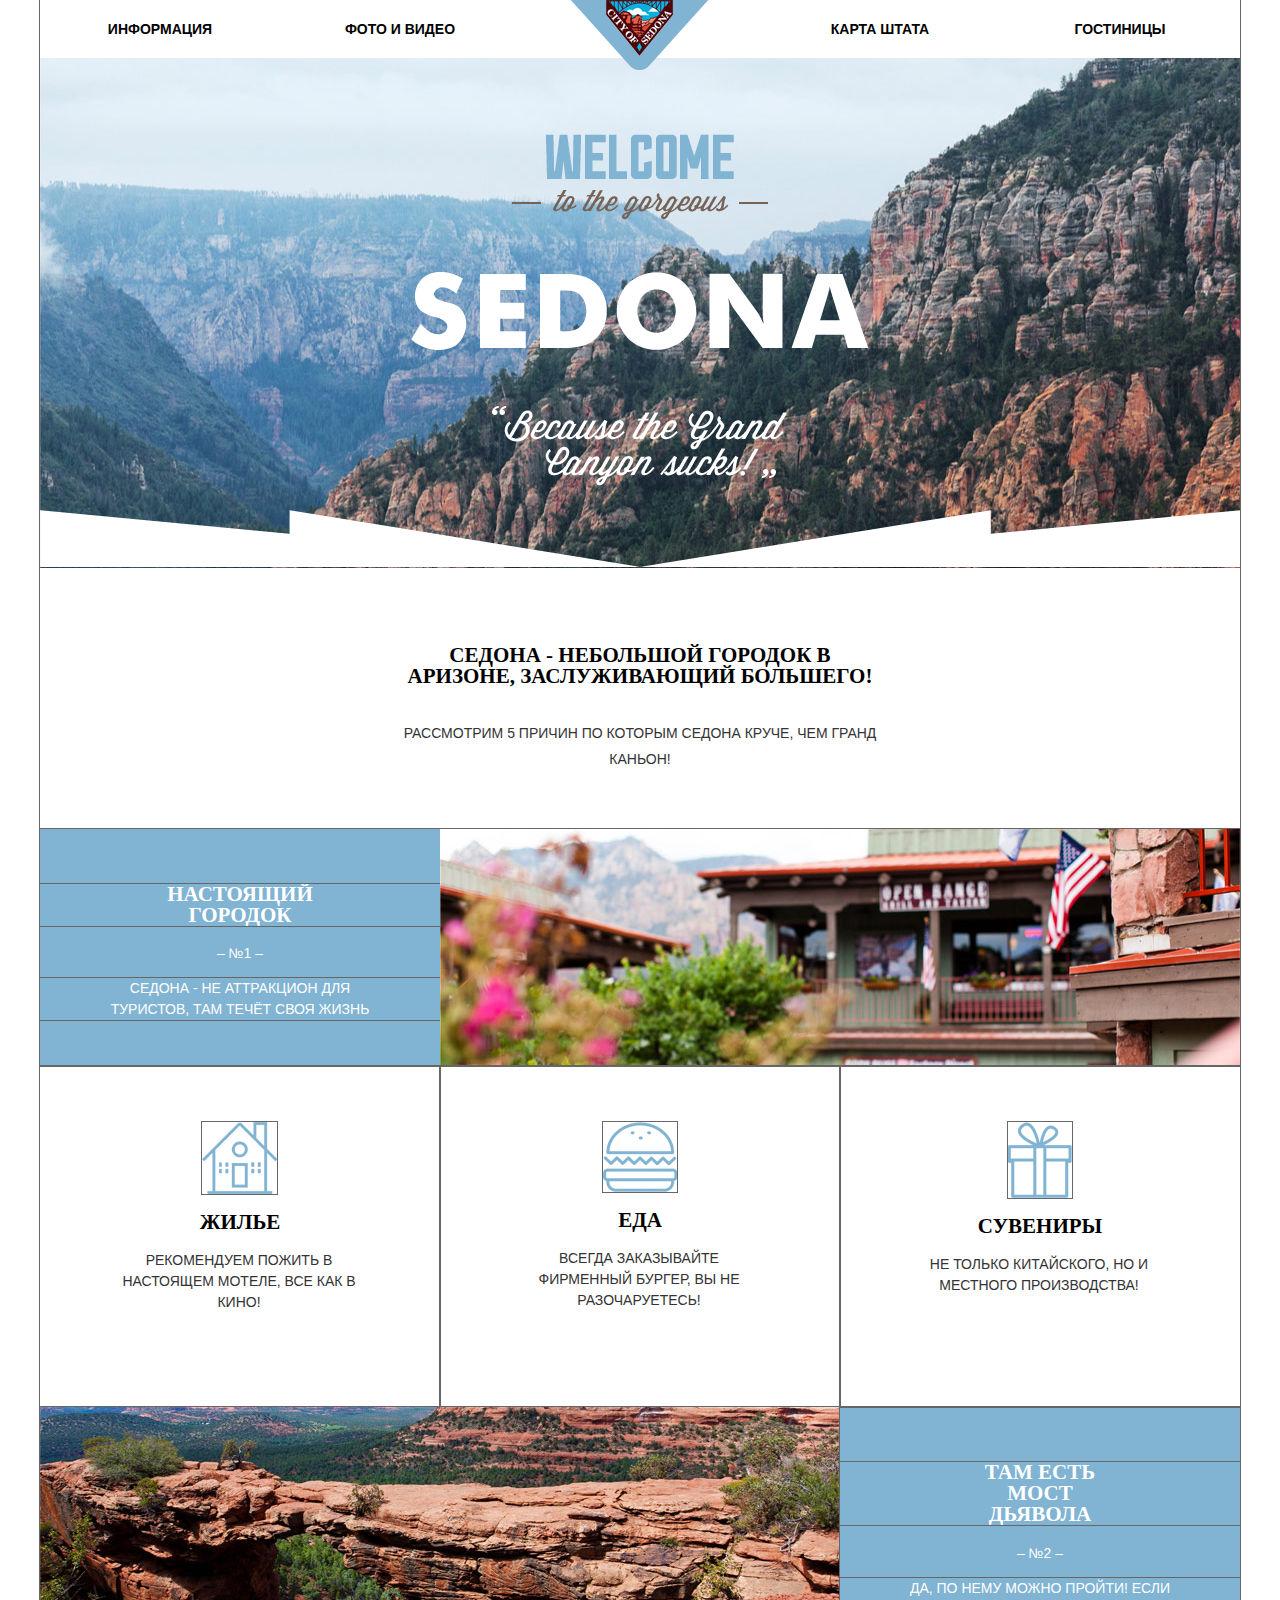
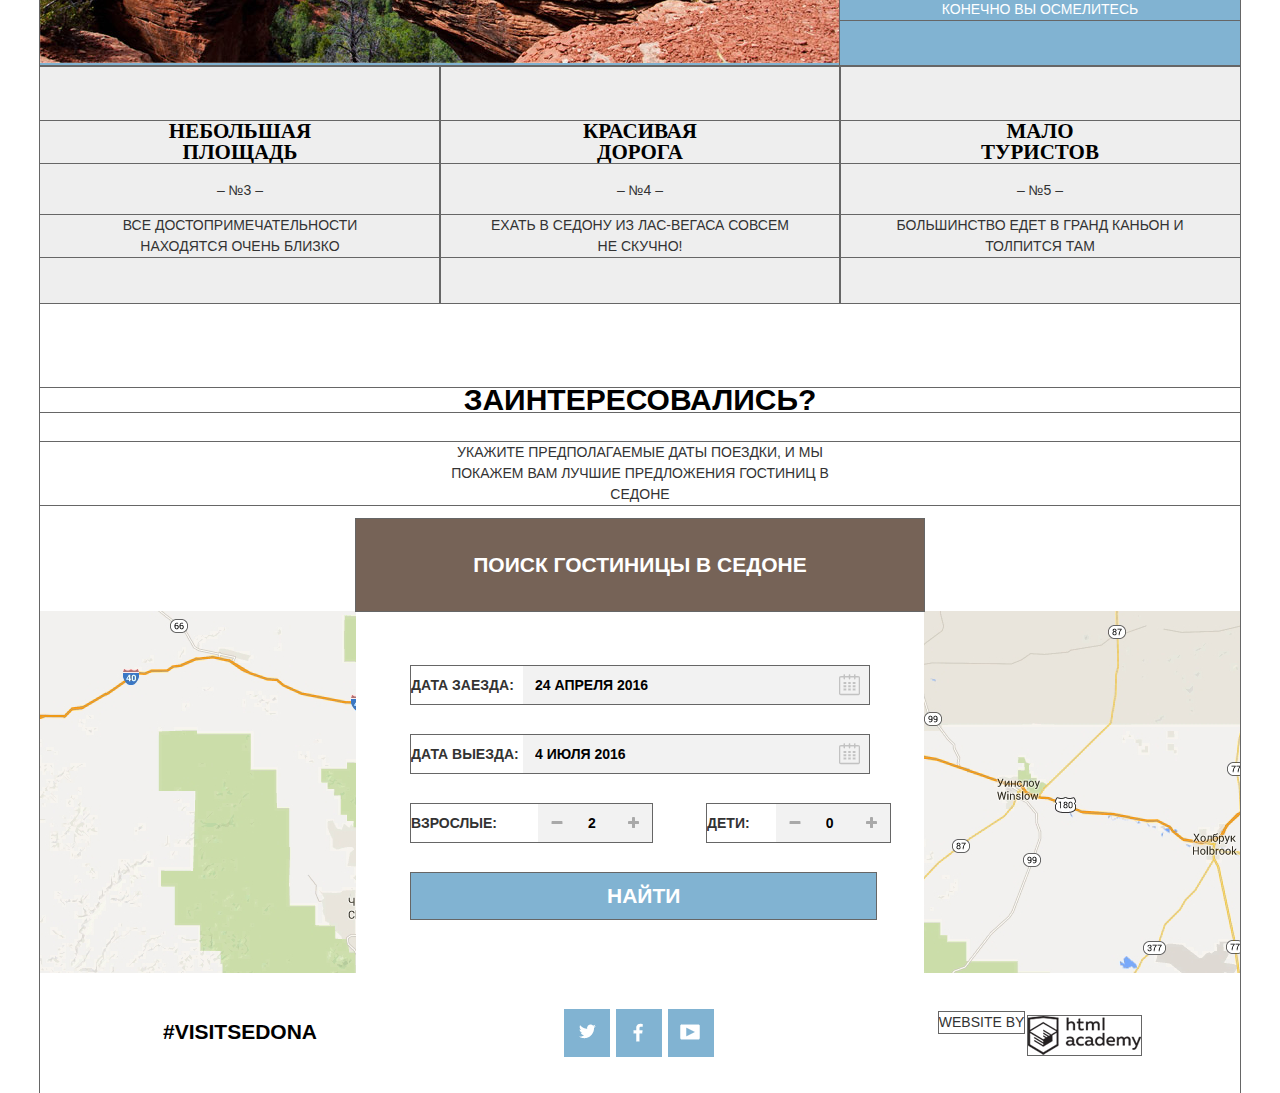
==== index.html @ 8971c9eb "Декоративные элементы" ====
<!DOCTYPE html>
<html lang="ru">
  <head>
    <meta charset="utf-8">
    <title>HTML Academy: Седона</title>
    <link rel="stylesheet" href="css/normalize.css">
    <link rel="stylesheet" href="css/style.css">
  </head>
  <body>
    <div class="container">
      <header class="header">
        <nav class="main-menu">
          <ul>
            <li>
              <a href="#">Информация</a>
            </li>
            <li>
              <a href="#">Фото и видео</a>
            </li>
            <li>
              <a href="#">Карта штата</a>
            </li>
            <li>
              <a href="hotels.html">Гостиницы</a>
            </li>
          </ul>
        </nav>
        <div class="logo">
          <a href="index.html"><img src="img/logo-city-of-sedona.png" width="#" height="#" alt="Логотип"></a>
        </div>
      </header>
        <section class="main-image">
          <img class="welcome-sign" src="img/welcome-gorgeous-sedona.png" width="458" height="344" alt="Добро пожаловать в Седону">
          <div class="welcome-bottom">
            <img src="img/welcome-bottom.png" width="1200" height="57" alt="Низ">
          </div>
        </section>
        <section class="sedona-intro">
          <h2>Седона - небольшой городок в аризоне, заслуживающий большего!</h2>
          <p>Рассмотрим 5 причин по которым седона круче, чем гранд каньон!</p>
        </section>
        <section class="features features-blue">
          <div class="features-item">
            <h2>Настоящий городок</h2>
            <span>&ndash; №1 &ndash;</span>
            <p>Седона - не аттракцион для туристов, там течёт своя жизнь</p>
          </div>
          <div class="features-image real-town-image">
          </div>
        </section>
        <section class="recommend">
          <div class="recommend-item">
            <div class="recommend-icons house-icon"></div>
            <h2>Жилье</h2>
            <p>Рекомендуем пожить в настоящем мотеле, все как в кино!</p>
          </div>
          <div class="recommend-item">
            <div class="recommend-icons burger-icon"></div>
            <h2>Еда</h2>
            <p>Всегда заказывайте фирменный бургер, вы не разочаруетесь!</p>
          </div>
          <div class="recommend-item">
            <div class="recommend-icons souvenirs-icon"></div>
            <h2>Сувениры</h2>
            <p>Не только китайского, но и местного производства!</p>
          </div>
        </section>
        <section class="features features-blue">
          <div class="features-image devil-bridge-image">
          </div>
          <div class="features-item">
            <h2>Там есть мост дьявола</h2>
            <span>&ndash; №2 &ndash;</span>
            <p>Да, по нему можно пройти! Если конечно вы осмелитесь</p>
          </div>
        </section>
        <section class="features features-gray">
          <div class="features-item">
            <h2>Небольшая площадь</h2>
            <span>&ndash; №3 &ndash;</span>
            <p>Все достопримечательности находятся очень близко</p>
          </div>
          <div class="features-item">
            <h2>Красивая дорога</h2>
            <span>&ndash; №4 &ndash;</span>
            <p>Ехать в седону из лас-вегаса совсем не скучно!</p>
          </div>
          <div class="features-item">
            <h2>Мало туристов</h2>
            <span>&ndash; №5 &ndash;</span>
            <p>Большинство едет в гранд каньон и толпится там</p>
          </div>
        </section>
        <section class="search-hotel">
          <h3>Заинтересовались?</h3>
          <p>Укажите предполагаемые даты поездки, и мы покажем вам лучшие предложения гостиниц в седоне</p>
          <div class="search-btn">
            <a href="#">Поиск гостиницы в седоне</a>
          </div>
        </section>
        <section class="booking">
          <form class="booking-form" action="#" method="post">
            <div class="field">
              <label for="date-in">
                  Дата заезда:
              </label>
              <input type="text" name="calendar" value="24 АПРЕЛЯ 2016" id="date-in">
              <a class="calendar-icon" href="#"></a>
            </div>
            <div class="field">
              <label for="date-out">
                  Дата выезда:
              </label>
              <input type="text" name="calendar" value="4 ИЮЛЯ 2016" id="date-out">
              <a class="calendar-icon" href="#"></a>
            </div>
            <div class="people-quantity-fields">
              <div class="field field-adult">
                <label for="adult">
                    Взрослые:
                </label>
                <input class="form-icon form-minus-icon" type="button">
                <input type="text" value="2" id="adult"/>
                <input class="form-icon form-plus-icon" type="button">
              </div>
              <div class="field field-kids">
                <label for="kids">
                    Дети:
                </label>
                <input class="form-icon form-minus-icon" type="button">
                <input type="text" value="0" id="kids"/>
                <input class="form-icon form-plus-icon" type="button">
              </div>
            </div>
            <div class="booking-btn">
              <button type="button">Найти</button>
            </div>
          </form>
        </section>
      <footer class="footer">
        <div class="hashtag">
          <span><a href="#">#VISITSEDONA</a></span>
        </div>
        <div class="share">
          <a class="social social-tw" href="#"></a>
          <a class="social social-fb" href="#"></a>
          <a class="social social-yt" href="#"></a>
        </div>
        <div class="copyright">
          <span>WEBSITE BY</span>
          <a class="html-academy-icon" href="#">HTML academy</a>
        </div>
      </footer>
    </div>
  </body>
</html>
---- css/style.css ----
*{
  box-sizing: border-box;
}

@font-face {
font-family: 'MyWebFont';
src: url('myfont.woff2') format('woff2')
url('myfont.woff') format('woff');
}

body {
  font-size: 14px;
  color: #333;
  font-family: "PT Sans", Arial, sans-serif;;
  line-height: 21px;
  width: 100%;
}

h1 {
  font-size: 21px;
  color: #000;
  font-weight: bold;
  font-family: PT Sans;
  line-height: 26px;
}

h2 {
  font-size: 21px;
  color: #000;
  font-weight: bold;
  font-family: PT Sans;
  line-height: 21px;
}

h3 {
  font-size: 21px;
  line-height: 26px;
  color: #000000;
  outline: 1px solid #666;
}

img {
max-width: 100%;
height: auto;
}

.container {
  margin: 0 auto;
  width: 1200px;
  text-transform: uppercase;
  outline: 1px solid #666;
}

.header {
  width: 100%;
}

.main-menu ul {
  display: flex;
  width: 100%;
  padding: 0;
  margin: 0;
  outline: 1px solid #666;
}

.main-menu li {
  width: 240px;
  list-style: none;
  line-height: 26px;
  vertical-align: middle;
  text-align: center;
  padding-top: 16px;
  padding-bottom: 16px;
}

.main-menu li:nth-child(2) {
  margin-right: 240px;
}

.main-menu li:nth-child(6) {
  margin-right: 240px;
}

.main-menu li:nth-child(10) {
  margin-right: 240px;
}

.main-menu a {
  text-decoration: none;
  color: #000;
  font-weight: bold;
}

.main-menu a:hover {
  color: #81b3d2;
}

.main-menu a:active {
  color: #000;
  opacity: 0.3;
}

a.main-menu-active {
  color: #766357;
}

a.main-menu-active:hover {
  color: #604e43;
}

a.main-menu-active:active {
  color: #766357;
  opacity: 0.3;
}

.logo {
  position: absolute;
  top: 0;
  left: 50%;
  margin-left: -69px;
  z-index: 10;
}

.footer {
  width: 100%;
  display: flex;
}

.footer div {
  width: 400px;
  margin: auto;
  text-align: center;
}

.hashtag a {
  font-size: 21px;
  font-weight: bold;
  color: #000;
  text-decoration: none;
}

.share {
  display: flex;
  margin: 0 auto;
  padding: 0;
  padding-top: 36px;
  padding-bottom: 36px;
  padding-left: 124px;
  list-style: none;
}

.social {
  width: 46px;
  height: 48px;
  background: #81b3d2;
  margin-right: 6px;
	background: url(../img/sprites.png) no-repeat;
}

.social-tw {
  background-color: #81b3d2;
  background-position: -190px -289px;
}

.social-tw:hover {
  background-color: #669ec0;
}

.social-tw:active {
  background-color: #5496bd;
  background-position: -139px -290px;
}

.social-fb {
  background-color: #81b3d2;
  background-position: -89px -288px;
}

.social-fb:hover {
  background-color: #669ec0;
}

.social-fb:active {
  background-color: #5496bd;
  background-position: -37px -287px;
}

.social-yt {
  background-color: #81b3d2;
  background-position: -289px -291px;
}

.social-yt:hover {
  background-color: #669ec0;
}

.social-yt:active {
  background-color: #5496bd;
  background-position: -242px -289px;
}

.copyright span {
  display: inline-block;
  vertical-align: middle;
  outline: 1px solid #666;
}

.copyright a {
  width: 113px;
  height: 39px;
  display: inline-block;
  font-size: 0;
  color:#fff;
  text-decoration:none;
  background: url(../img/sprites.png) no-repeat;
	background-position: -261px -214px;
  outline: 1px solid #666;
}

.copyright a:hover {
  background-position: -259px -113px;
}

.copyright a:active {
  background-position: -258px -19px ;
}


/*Главная страница*/

.main-image {
  width: 100%;
  text-align: center;
  background: url(../img/background.jpg) no-repeat;
  height: 510px;
  position: relative;
  background-position: 65% 20%;
}

.welcome-sign {
  position: absolute;
  top: 76px;
  left: 371px;
}

.welcome-bottom {
  position: absolute;
  top: 452px;
}

.sedona-intro {
  width: 100%;
  text-align: center;
  padding: 355px;
  padding-top: 60px;
  padding-bottom: 57px;
}

.sedona-intro p {
  line-height: 26px;
  margin: 0;
  padding-top: 15px;
}

.features {
  width: 100%;
  display: flex;
  outline: 1px solid #666;
}

.features-item {
  width: 400px;
  text-align: center;
  outline: 1px solid #666;
}

.features-item p {
  padding-left: 50px;
  padding-right: 50px;
  margin-bottom: 46px;
  outline: 1px solid #666;
}

.features-item h2 {
  margin-top: 55px;
  padding-left: 125px;
  padding-right: 125px;
  outline: 1px solid #666;
}

.features-blue {
  background: #81b3d2;
  color: #fff;
}

.features-blue h2 {
  color: #fff;
}

.features-gray {
  background: #eee;
}

.features-image {
  width: 800px;
}

.real-town-image {
  background: url(../img/img-index-1.jpg) no-repeat;
}

.devil-bridge-image {
  background: url(../img/img-index-2.jpg) no-repeat;
}

.recommend {
  width: 100%;
  display: flex;
}

.recommend-item {
  width: 400px;
  text-align: center;
  padding-top: 56px;
  padding-bottom: 80px;
  outline: 1px solid #666;
}

.recommend-item p:first-child{
  padding-left: 73px;
  padding-right: 75px;
}

.recommend-item p:nth-child(2){
  padding-left: 64px;
  padding-right: 64px;
}

.recommend-item p:last-child{
  padding-left: 73px;
  padding-right: 75px;
}

.recommend-icons {
  background: url(../img/sprites.png) no-repeat;
}

.house-icon {
	background-position: -147px -103px ;
  margin-left: 162px;
  width: 75px;
  height: 72px;
  outline: 1px solid #666;
}

.burger-icon {
	background-position: -152px 0;
  margin-left: 163px;
  width: 74px;
  height: 70px;
  outline: 1px solid #666;
}

.souvenirs-icon {
	background-position: -156px -198px ;
  margin-left: 168px;
	width: 64px;
	height: 76px;
  outline: 1px solid #666;
}

.search-hotel {
  width: 100%;
  text-align: center;
  padding-top: 55px;
}

.search-hotel h3 {
  font-size: 30px;
  line-height: 24px;
  color: #000;
}

.search-hotel p {
  padding-left: 400px;
  padding-right: 400px;
    outline: 1px solid #666;
}

.search-btn {
  width: 568px;
  margin: 0 auto;
  outline: 1px solid #666;
}

.search-btn a {
  font-size: 21px;
  font-weight: bold;
  line-height: 26px;
  display: block;
  padding-top: 33px;
  padding-bottom: 33px;
  text-decoration: none;
  color: #ffffff;
  background-color: #766357;
}

.booking {
  font-weight: bold;
  width: 100%;
  background: url(../img/map.png) no-repeat;
}

.booking-form {
  width: 568px;
  margin: 0 auto;
  background-color: #fff;
}

.form-icon {
  background: url(../img/sprites.png) no-repeat;
  width: 38px;
  height: 38px;
  border: none;
}

.form-minus-icon {
	background-position: -90px -143px;
	width: 12px;
	height: 3px;
}

.form-minus-icon:hover {
  background-position: -41px -143px;
}

.form-minus-icon:active {
  background-position: 7px -142px;
}

.form-plus-icon {
  background-position: -92px -91px;
	width: 11px;
	height: 11px;
}

.form-plus-icon:hover {
	background-position: -40px -93px;
}

.form-plus-icon:active {
	background-position: 8px -92px;
}

.booking-form input {
  background-color: #f2f2f2;
  border: 0;
  padding-left: 12px;
  padding-right: 38px;
  height: inherit;
  float: right;
  width: 346px;
  outline: none;
}

.booking-form input:hover {
  background-color: #ebebeb;
}

.booking-form input:active {
  background-color: #fff;
}

.booking-form:first-child {
 padding-top: 55px;
}

.booking-form:last-child {
 padding-bottom: 54px;
}

.field {
  margin-bottom: 31px;
  height: 38px;
  overflow: hidden;
  margin-left: 55px;
  margin-right: 55px;
  position: relative;
  outline: 1px solid #666;
}

.field label {
  line-height: 38px;
}

.calendar-icon {
  background: url(../img/sprites.png) no-repeat;
	background-position: -102px -199px;
  width: 21px;
  height: 22px;
  position: absolute;
  right: 9px;
  top: 8px;
}

.calendar-icon:hover {
	background-position: -52px -200px;
}

.calendar-icon:active {
  background-position: -3px -199px;
}

.people-quantity-fields {
  display: flex;
}

.field-kids,
.field-adult {
  margin-right: 0;
}

.field-kids input,
.field-adult input {
  width: 38px;
  padding-right: 0;
}

.field-adult label {
  margin-right: 41px;
}

.field-kids label {
  margin-right: 26px;
}

.booking-btn button {
  font-size: 21px;
  line-height: 26px;
  color: white;
  margin: 0 55px;
  padding: 10px 196px;
  text-transform: uppercase;
  background-color: #81b3d2;
  border: 0;
  outline: 1px solid #666;
}

.booking-btn button:hover {
  background-color: #669ec0;
}

.booking-btn button:active {
  background-color: #5496bd;
  color: #94b9d2;
}

/* Гостиницы */

.list-item {
  display: flex;
  padding: 30px 0;
  outline: 1px solid #666;
}

.list-item h1 {
  margin: 0;
}

.list-item a {
  text-decoration: none;
  color: #000;
}

.arrow {
  background: url(../img/sprites.png) no-repeat;
  margin-left: 76px;
}

.arrow:last-child {
  margin-left: 6px;
}

.arrow-up {
	background-position: -107px -55px ;
	width: 11px;
	height: 10px;
}

.arrow-down {
	background-position: -106px -10px ;
	width: 11px;
	height: 10px;
}

.arrow-up:hover {
	background-position: -55px -55px ;
}

.arrow-down:hover {
	background-position: -56px -10px ;
}

.arrow-up:active {
	background-position: -7px -56px ;
  width: 11px;
  height: 10px;
}

.arrow-down:active {
	background-position: -6px -9px ;
}

.arrow-active {
	background-position: -6px -9px ;
}

.hotel-image {
  width: 165px;
  margin-left: 72px;
  outline: 1px solid #666;
}

a.hotel-title:hover {
  color: #81b3d2;
}

a.hotel-title:active {
  color: #000;
  opacity: 0.3;
}

.hotel-description {
  width: 781px;
  outline: 1px solid #666;
}

.hotel-details {
  display: flex;
}

.hotel-details span {
  display: block;
  padding-bottom: 14px;
  padding-top: 11px;
}

.hotel-details a {
  padding: 5px 15px;
  color: #fff;
  outline: 1px solid #666;
}

.hotel-type a {
  background-color: #81b3d2;
}

.hotel-type a:hover {
  background-color: #669ec0;
}

.hotel-type a:active {
  background-color: #5496bd;
  color: rgba(255, 255, 255, 0.3);
}

.hotel-book a {
  background-color: #766357;
}

.hotel-book a:hover {
  background-color: #604e43;
}

.hotel-book a:active {
  background-color: #503e33;
  color: rgba(255, 255, 255, 0.3);
}

.hotel-type,
.hotel-book  {
  width: 110px;
  outline: 1px solid #666;
}

.hotel-rating {
  width: 110px;
  outline: 1px solid #666;
}

.stars {
  text-align: right;
}

.rating {
  margin-top: 39px;
  text-align: right;
  padding: 5px 0;
  padding-right: 13px;
  padding-left: 10px;
  background-color: #f2f2f2;
}

.rating-star {
  background: url(../img/sprites.png) no-repeat;
	background-position: -352px -302px;
  width: 18px;
  height: 17px;
  display: inline-block;
  margin-right: 4px;
  outline: 1px solid #666;
}

.rating-star:first-child {
  margin-left: 10px;
}

.rating-star:last-child {
  margin-right: 0;
}

.preferences {
  width: 100%;
  background: url(../img/filter-background.jpg) no-repeat;
  height: 217px;
}

.preferences h2 {
  margin: 0;
  font-size: 16px;
  line-height: 21px;
  padding-bottom: 25px;
  padding-top: 28px;
  color: #fff;
}

.filter {
  display: flex;
}

.filter-extras {
 width: 264px;
 margin-left: 72px;

}

input[type = "checkbox"] {
  display: none;
}

input[type = "checkbox"] + label {
  display: block;
  padding-left: 45px;
  cursor: pointer;
  color: #fff;
  white-space: nowrap;
}

input[type = "checkbox"]:checked + label {
  background: url(../img/sprites.png) no-repeat;
	background-position: 0 -249px ;
  width: 26px;
  height: 22px;
}

input[type = "checkbox"]:disabled + label {
  background: url(../img/sprites.png) no-repeat;
  background-position: -150px -10px;
  width: 22px;
  height: 22px;
}

.check-box {
  background: url(../img/sprites.png) no-repeat;
  margin-bottom: 23px;
}

.checkbox-checked {
	background-position: 0 -249px;
  width: 26px;
  height: 22px;
}

.checkbox-unchecked {
	background-position: -51px -252px;
	width: 22px;
	height: 22px;
}

.filter-property-type {
 width: 264px;
}

.filter-range {
  margin: 0 auto;
  width: 330px;
  color: #fff;
  text-transform: uppercase;
  outline: 1px solid #666;
}

.filter-range h2 {
  padding-bottom: 9px;
}

.price-controls {
  display: flex;
  height: 36px;
  margin-bottom: 20px;
  border: 2px solid #fff;
  border-radius: 2px;
  position: relative;
}

.price-controls::after {
  content: "";
  position: absolute;
  width: 2px;
  height: 22px;
  top: 50%;
  left: 50%;
  transform: translate(-50%, -50%);
  background: #fff;
}

.price-controls label {
  font-size: 14px;
  line-height: 38px;
  cursor: pointer;
  vertical-align: middle;
}

.price-controls .min-price,
.price-controls .max-price {
  width: 164px;
  padding-left: 65px;
}

.price-controls input {
  width: 50px;
  margin: 0;
  color: inherit;
  font: inherit;
  background: none;
  border: none;
  outline: none;
}

.range-controls {
  position: relative;
  margin-bottom: 32px;
}

.range-controls .scale {
  height: 2px;
  background: rgba(255, 255, 255, 0.3);
}

.range-controls .bar {
  width: 80%;
  height: 2px;
  background: #fff;
}

.range-toggle {
  position: absolute;
  top: -9px;
  width: 20px;
  height: 20px;
  background: #ababab;
  border: 8px solid #fff;
  border-radius: 50%;
  box-shadow: 0 2px 1px 0 rgba(0, 1, 1, 0.2);
  cursor: pointer;
}

.range-toggle:hover {
  background: #1c4f80;
}

.range-toggle-min {
  left: 0;
}

.range-toggle-max {
  left: 80%;
}

.btn-transparent {
  display: block;
  margin: 0 auto;
  padding: 6px 35px;
  font-size: 14px;
  line-height: 20px;
  color: #fff;
  text-transform: uppercase;
  background: transparent;
  border: 2px solid #fff;
  border-radius: 2px;
  outline: none;
  cursor: pointer;
}

.btn-transparent:hover {
  color: #000;
  background: #fff;
}

.sort {
 display: flex;
 padding-top: 38px;
 padding-bottom: 31px;
 outline: 1px solid #666;
}

.sort h3 {
  margin: 0;
  padding: 0;
}

.results-amount {
 width: 165px;
 margin-left: 72px;
 outline: 1px solid #666;
}

.sort-by {
 display: flex;
 width: 781px;
 outline: 1px solid #666;
}

.sort-by span {
  display: block;
  padding-right: 35px;
}

.sort-by ul {
 display: flex;
 margin: 0;
 padding: 0;
 list-style: none;
 outline: 1px solid #666;
}

.sort-by li {
  padding-right: 30px;
}

.sort-by li:last-child {
  padding: 0;
}

.sort-by a {
  display: block;
  text-decoration: none;
  color: #000;
  opacity: 0.3;
  border-bottom: 1px dotted rgba(129, 179, 210, 1);
}

a.sort-by-active {
  color: #81b3d2;
  opacity: 1;
  border: none;
}

.sort-by a:hover {
  color: #81b3d2;
  opacity: 1;
  border-bottom: 1px #81b3d2 dotted;
}

.sort-by a:active {
  color: #000;
  border: none;
  opacity: 1;
}

.sort-order {
 width: 110px;
 display: flex;
 outline: 1px solid #666;
}

.sort-order ul {
 display: flex;
 list-style: none;
 margin: 0;
 padding: 0;
 padding-left: 70px;
}
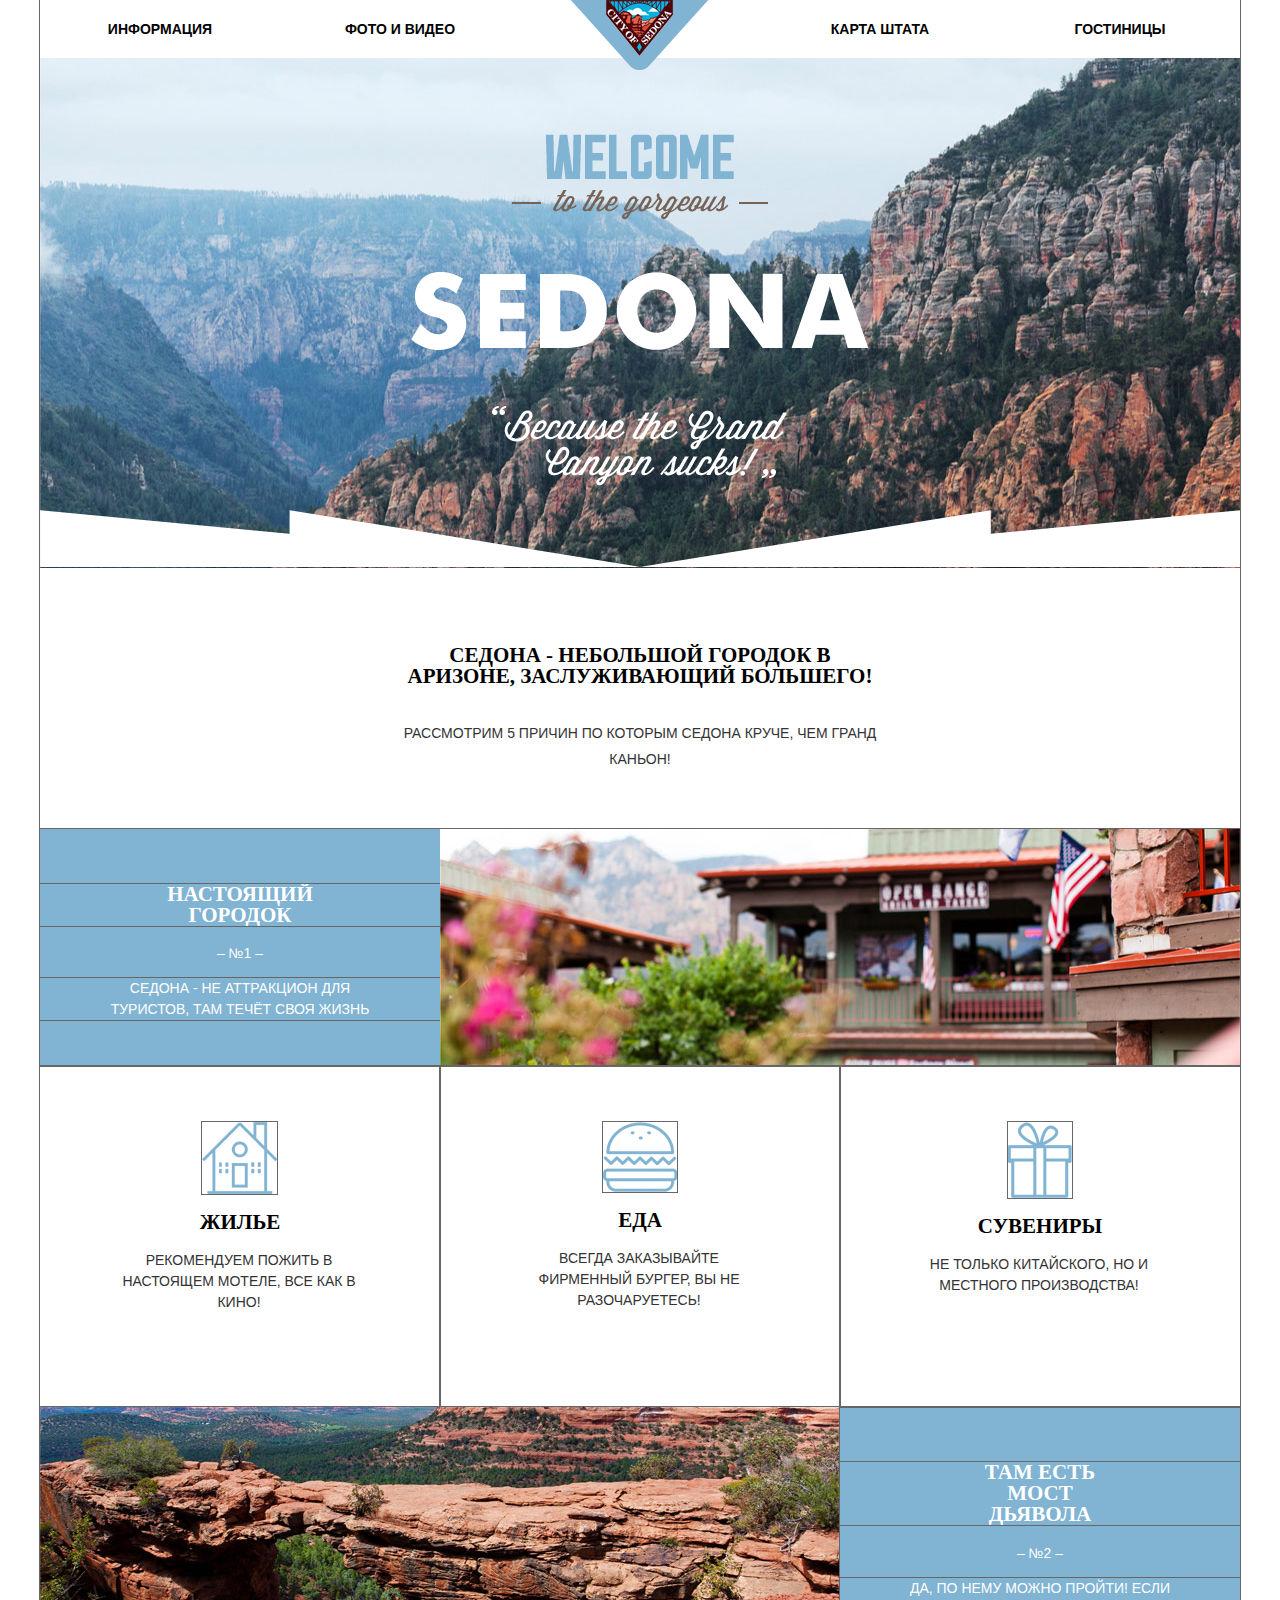
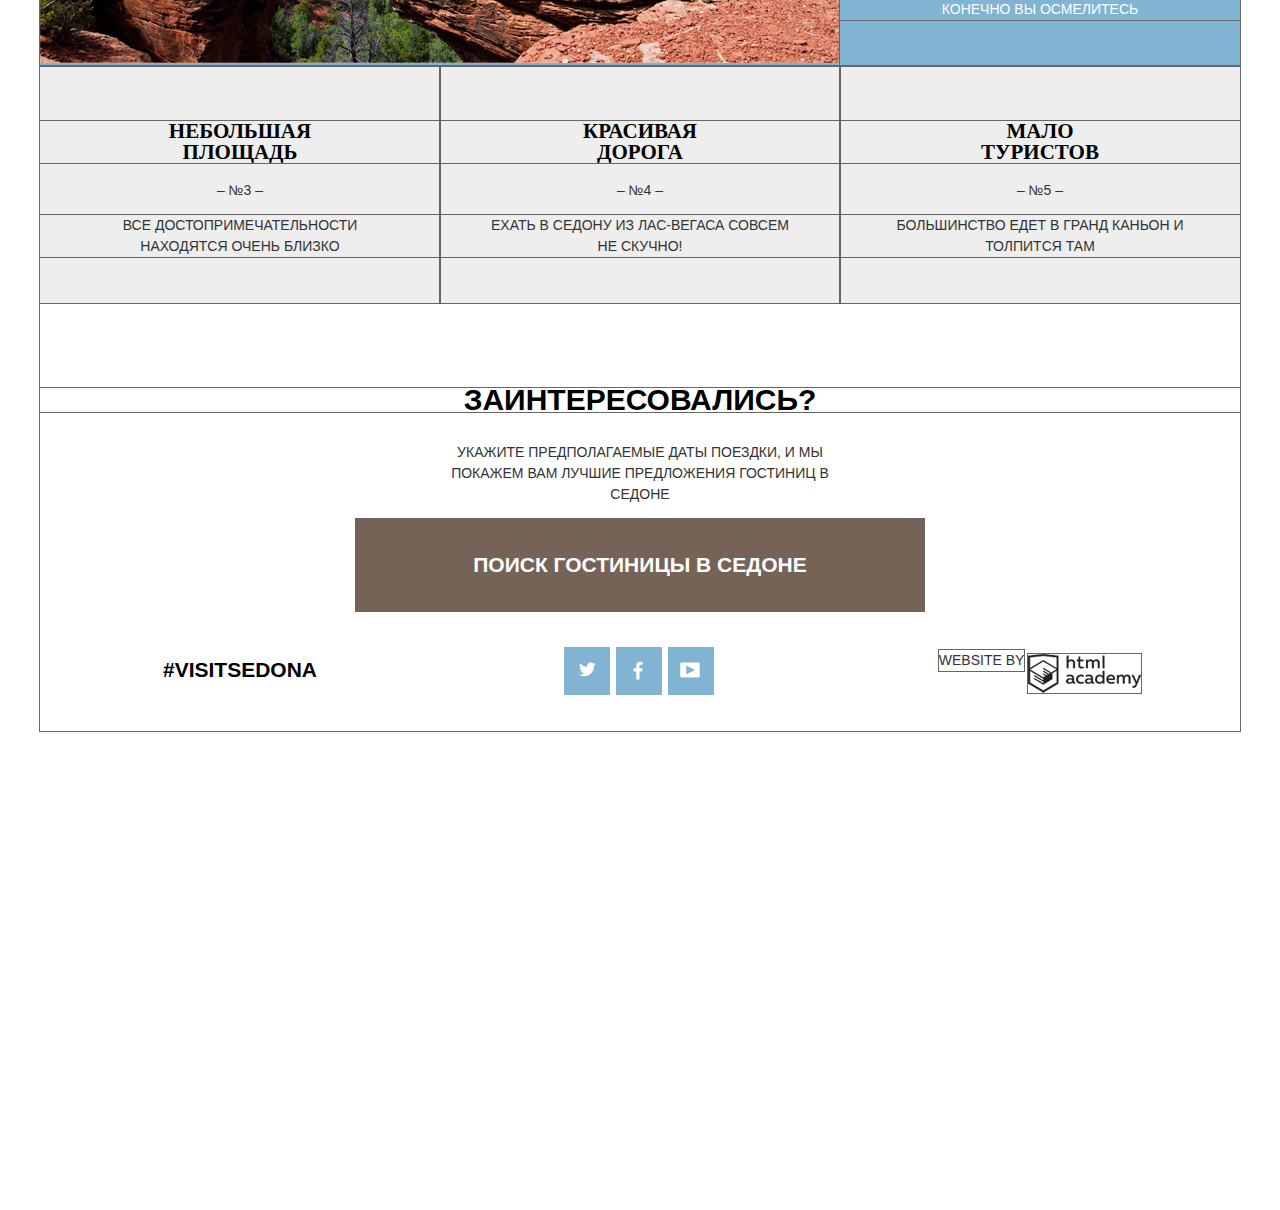
==== commit 62871a7c: "Завершаем вёрстку" ====
--- a/index.html
+++ b/index.html
@@ -94,11 +94,16 @@
         <section class="search-hotel">
           <h3>Заинтересовались?</h3>
           <p>Укажите предполагаемые даты поездки, и мы покажем вам лучшие предложения гостиниц в седоне</p>
-          <div class="search-btn">
-            <a href="#">Поиск гостиницы в седоне</a>
+          <div class="form-popup">
+            <a class="search-btn" href="#">Поиск гостиницы в седоне</a>
           </div>
         </section>
         <section class="booking">
+          <div class="modal-content-map">
+            <iframe
+              src="https://www.google.com/maps/embed?pb=!1m18!1m12!1m3!1d1113191.1191311588!2d-112.11095834652417!3d34.89519901444459!2m3!1f0!2f0!3f0!3m2!1i1024!2i768!4f13.1!3m3!1m2!1s0x872da132f942b00d%3A0x5548c523fa6c8efd!2z0KHQtdC00L7QvdCwLCDQkNGA0LjQt9C-0L3QsCA4NjMzNiwg0KHQqNCQ!5e0!3m2!1sru!2slv!4v1472823353216" width="1200px" height="593px" frameborder="0" style="border:0" allowfullscreen>
+            </iframe>
+          </div>
           <form class="booking-form" action="#" method="post">
             <div class="field">
               <label for="date-in">
@@ -120,7 +125,7 @@
                     Взрослые:
                 </label>
                 <input class="form-icon form-minus-icon" type="button">
-                <input type="text" value="2" id="adult"/>
+                <input type="text" value="2" id="adult">
                 <input class="form-icon form-plus-icon" type="button">
               </div>
               <div class="field field-kids">
@@ -152,5 +157,7 @@
         </div>
       </footer>
     </div>
+    <script src="js/jquery.js"></script>
+    <script src="js/script.js"></script>
   </body>
 </html>
--- a/css/style.css
+++ b/css/style.css
@@ -124,6 +124,7 @@
 .footer {
   width: 100%;
   display: flex;
+  background: rgba(255, 255, 255, 0.9);
 }
 
 .footer div {
@@ -384,16 +385,15 @@
 .search-hotel p {
   padding-left: 400px;
   padding-right: 400px;
-    outline: 1px solid #666;
-}
-
-.search-btn {
+}
+
+.form-popup {
   width: 568px;
   margin: 0 auto;
   outline: 1px solid #666;
 }
 
-.search-btn a {
+.form-popup a {
   font-size: 21px;
   font-weight: bold;
   line-height: 26px;
@@ -405,16 +405,29 @@
   background-color: #766357;
 }
 
+.modal-content-map {
+  height: 593px;
+  width: 100%;
+  position: absolute;
+}
+
 .booking {
   font-weight: bold;
   width: 100%;
-  background: url(../img/map.png) no-repeat;
 }
 
 .booking-form {
   width: 568px;
   margin: 0 auto;
   background-color: #fff;
+  display: none;
+  position: absolute;
+  left: 349px;
+  padding-top: 55px;
+}
+
+.booking-form-show {
+  display: block;
 }
 
 .form-icon {
@@ -425,17 +438,17 @@
 }
 
 .form-minus-icon {
-	background-position: -90px -143px;
+	background-position: -92px -143px;
 	width: 12px;
 	height: 3px;
 }
 
 .form-minus-icon:hover {
-  background-position: -41px -143px;
+  background-position: -43px -143px;
 }
 
 .form-minus-icon:active {
-  background-position: 7px -142px;
+  background-position: 5px -142px;
 }
 
 .form-plus-icon {
@@ -460,15 +473,18 @@
   height: inherit;
   float: right;
   width: 346px;
+  border: 2px solid #f2f2f2;
   outline: none;
 }
 
-.booking-form input:hover {
+.booking-form input[type="text"]:hover {
   background-color: #ebebeb;
-}
-
-.booking-form input:active {
+  border: 2px solid #ebebeb;
+}
+
+.booking-form input[type="text"]:focus {
   background-color: #fff;
+  border: 2px solid #e5e5e5;
 }
 
 .booking-form:first-child {
@@ -486,7 +502,6 @@
   margin-left: 55px;
   margin-right: 55px;
   position: relative;
-  outline: 1px solid #666;
 }
 
 .field label {
@@ -611,7 +626,9 @@
 	background-position: -6px -9px ;
 }
 
-.arrow-active {
+.arrow-active,
+.arrow-active:hover,
+.arrow-active:active {
 	background-position: -6px -9px ;
 }
 
@@ -763,13 +780,6 @@
   height: 22px;
 }
 
-input[type = "checkbox"]:disabled + label {
-  background: url(../img/sprites.png) no-repeat;
-  background-position: -150px -10px;
-  width: 22px;
-  height: 22px;
-}
-
 .check-box {
   background: url(../img/sprites.png) no-repeat;
   margin-bottom: 23px;
@@ -779,6 +789,16 @@
 	background-position: 0 -249px;
   width: 26px;
   height: 22px;
+}
+
+.checkbox-checked input[type="checkbox"]:disabled + label {
+  background: url(../img/sprites.png) no-repeat;
+	background-position: -1px -301px;
+}
+
+.checkbox-unchecked input[type="checkbox"]:disabled + label {
+  background: url(../img/sprites.png) no-repeat;
+	background-position: -98px -249px;
 }
 
 .checkbox-unchecked {
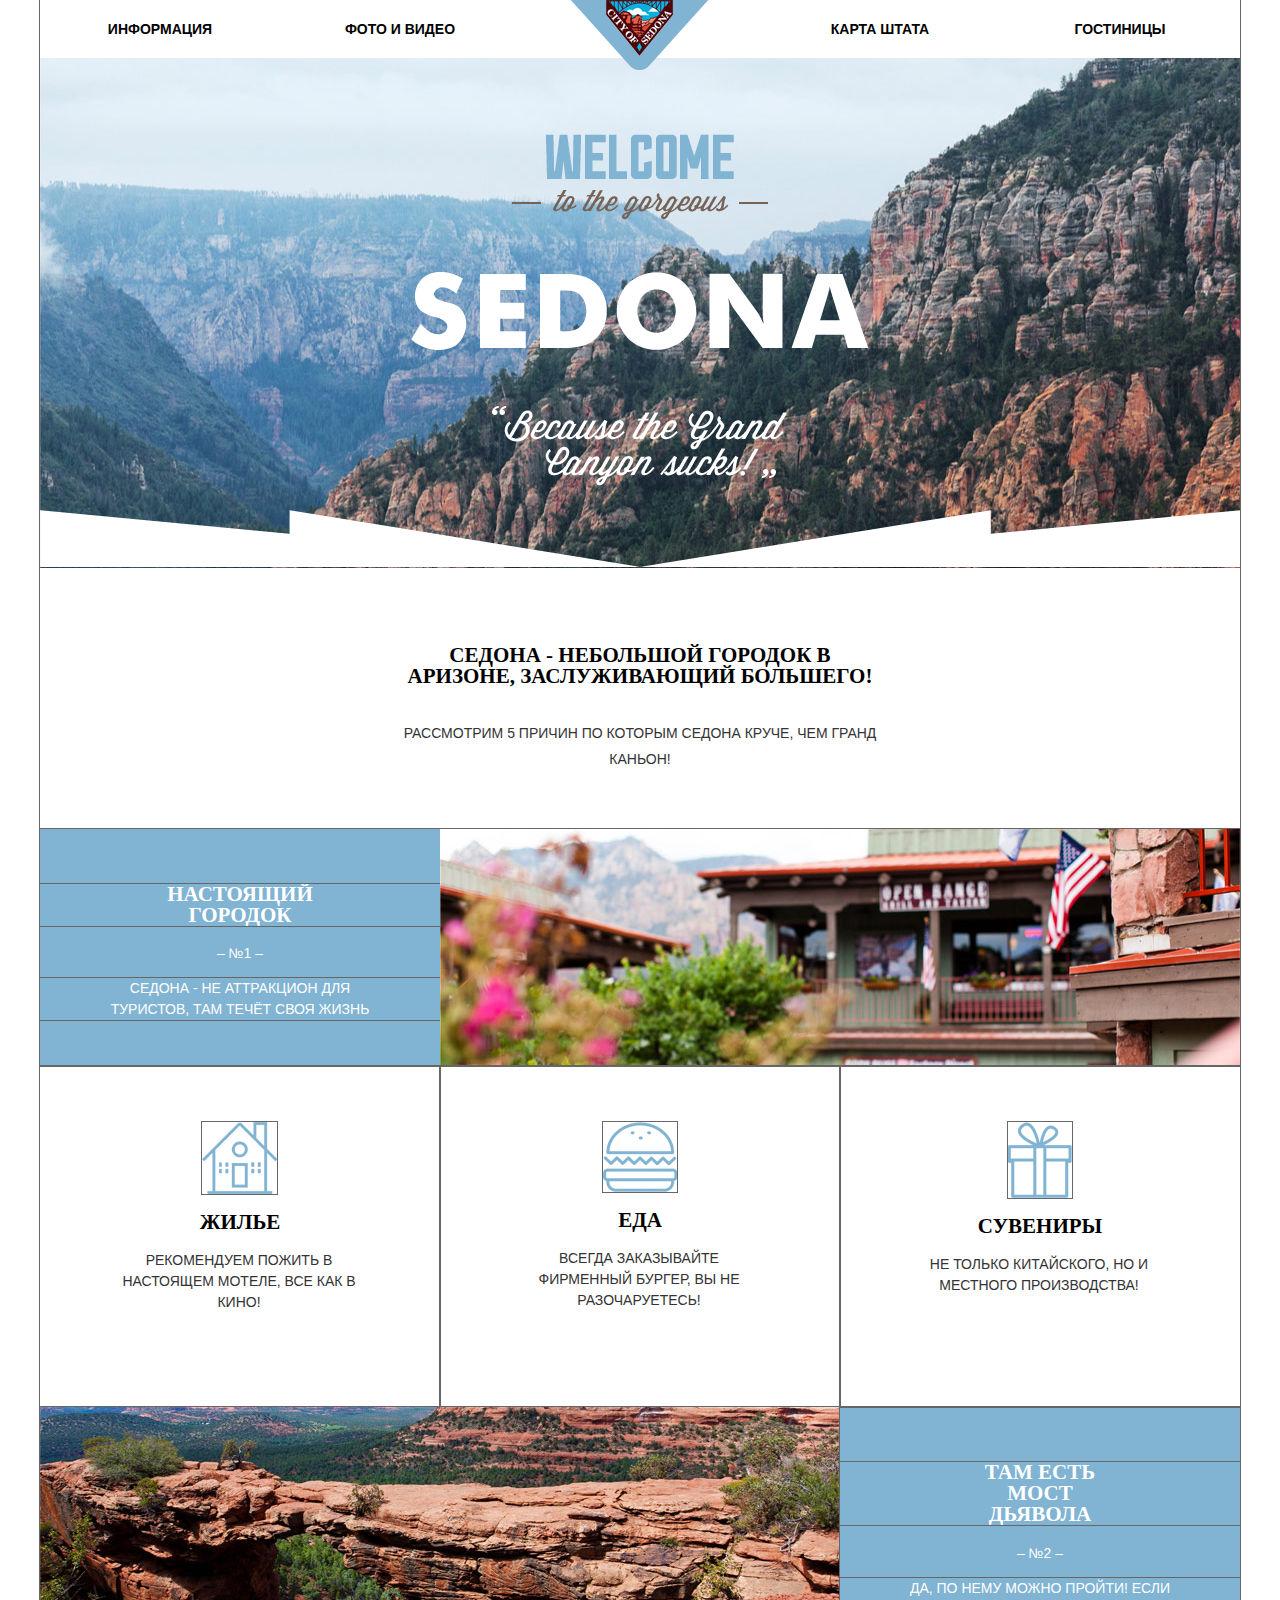
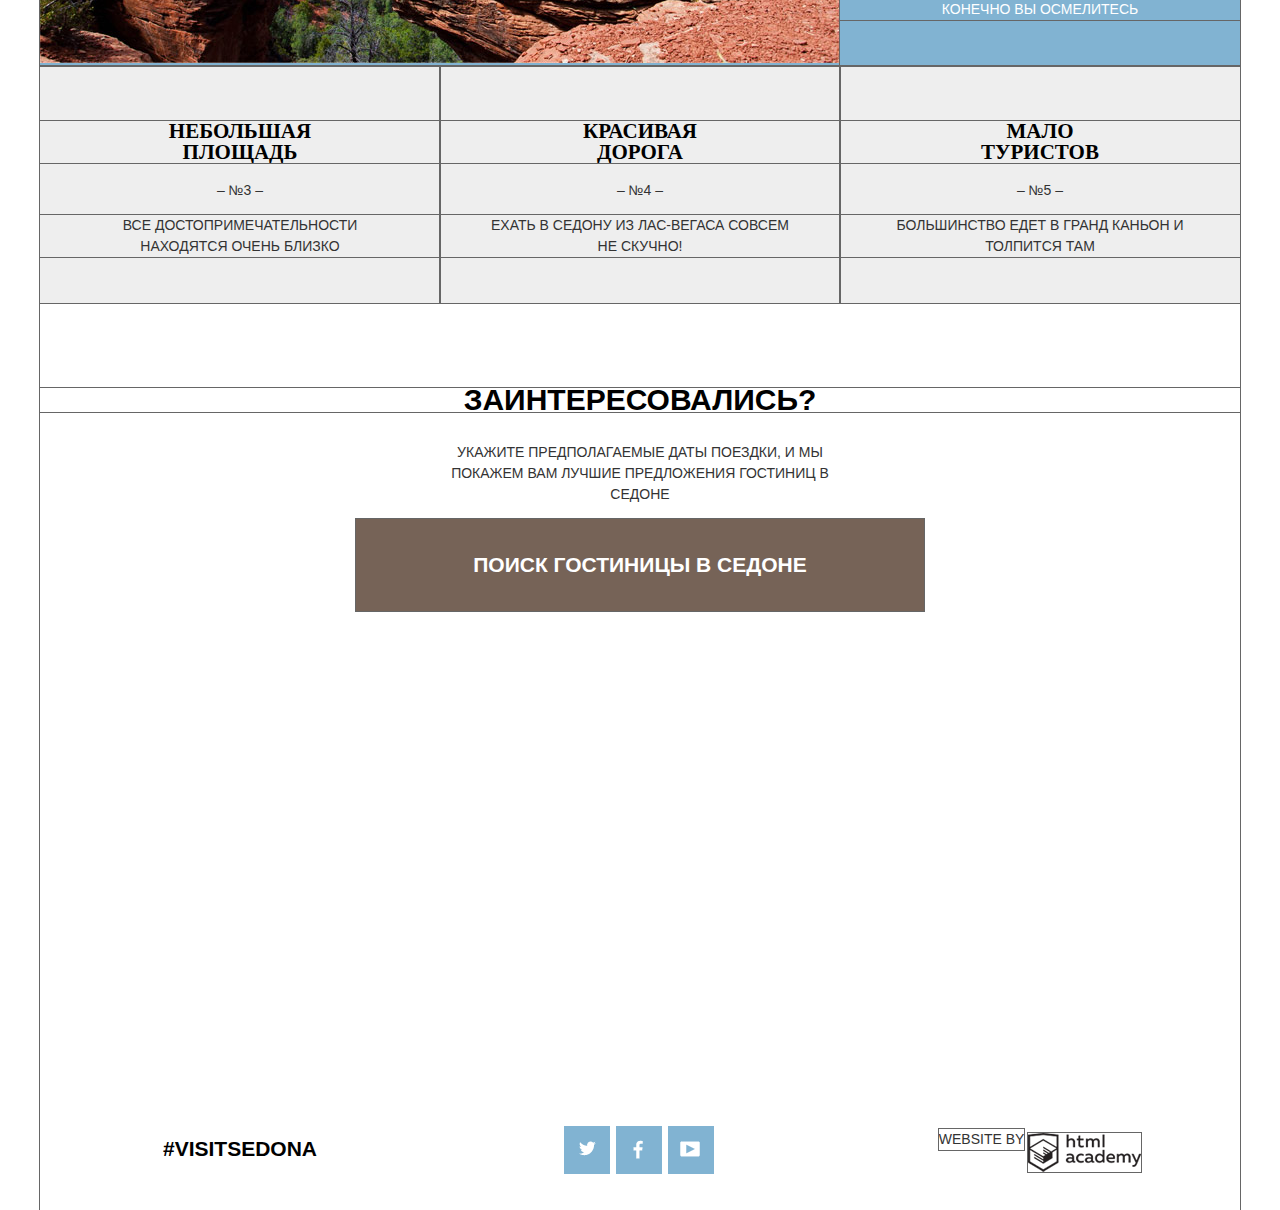
==== commit 6df2b864: "Завершаем вёрстку 2" ====
--- a/index.html
+++ b/index.html
@@ -99,11 +99,9 @@
           </div>
         </section>
         <section class="booking">
-          <div class="modal-content-map">
             <iframe
               src="https://www.google.com/maps/embed?pb=!1m18!1m12!1m3!1d1113191.1191311588!2d-112.11095834652417!3d34.89519901444459!2m3!1f0!2f0!3f0!3m2!1i1024!2i768!4f13.1!3m3!1m2!1s0x872da132f942b00d%3A0x5548c523fa6c8efd!2z0KHQtdC00L7QvdCwLCDQkNGA0LjQt9C-0L3QsCA4NjMzNiwg0KHQqNCQ!5e0!3m2!1sru!2slv!4v1472823353216" width="1200px" height="593px" frameborder="0" style="border:0" allowfullscreen>
             </iframe>
-          </div>
           <form class="booking-form" action="#" method="post">
             <div class="field">
               <label for="date-in">
@@ -142,7 +140,7 @@
             </div>
           </form>
         </section>
-      <footer class="footer">
+      <footer class="footer footer-main">
         <div class="hashtag">
           <span><a href="#">#VISITSEDONA</a></span>
         </div>
--- a/css/style.css
+++ b/css/style.css
@@ -124,7 +124,12 @@
 .footer {
   width: 100%;
   display: flex;
-  background: rgba(255, 255, 255, 0.9);
+}
+
+.footer-main {
+  background: rgba(255, 255, 255, 0.8);
+  margin-top: -120px;
+  position: relative;
 }
 
 .footer div {
@@ -405,15 +410,10 @@
   background-color: #766357;
 }
 
-.modal-content-map {
-  height: 593px;
-  width: 100%;
-  position: absolute;
-}
-
 .booking {
   font-weight: bold;
   width: 100%;
+  position: relative;
 }
 
 .booking-form {
@@ -421,13 +421,14 @@
   margin: 0 auto;
   background-color: #fff;
   display: none;
+}
+
+.booking-form-show {
   position: absolute;
-  left: 349px;
+  display: block;
+  left: 316px;
+  top: 0px;
   padding-top: 55px;
-}
-
-.booking-form-show {
-  display: block;
 }
 
 .form-icon {
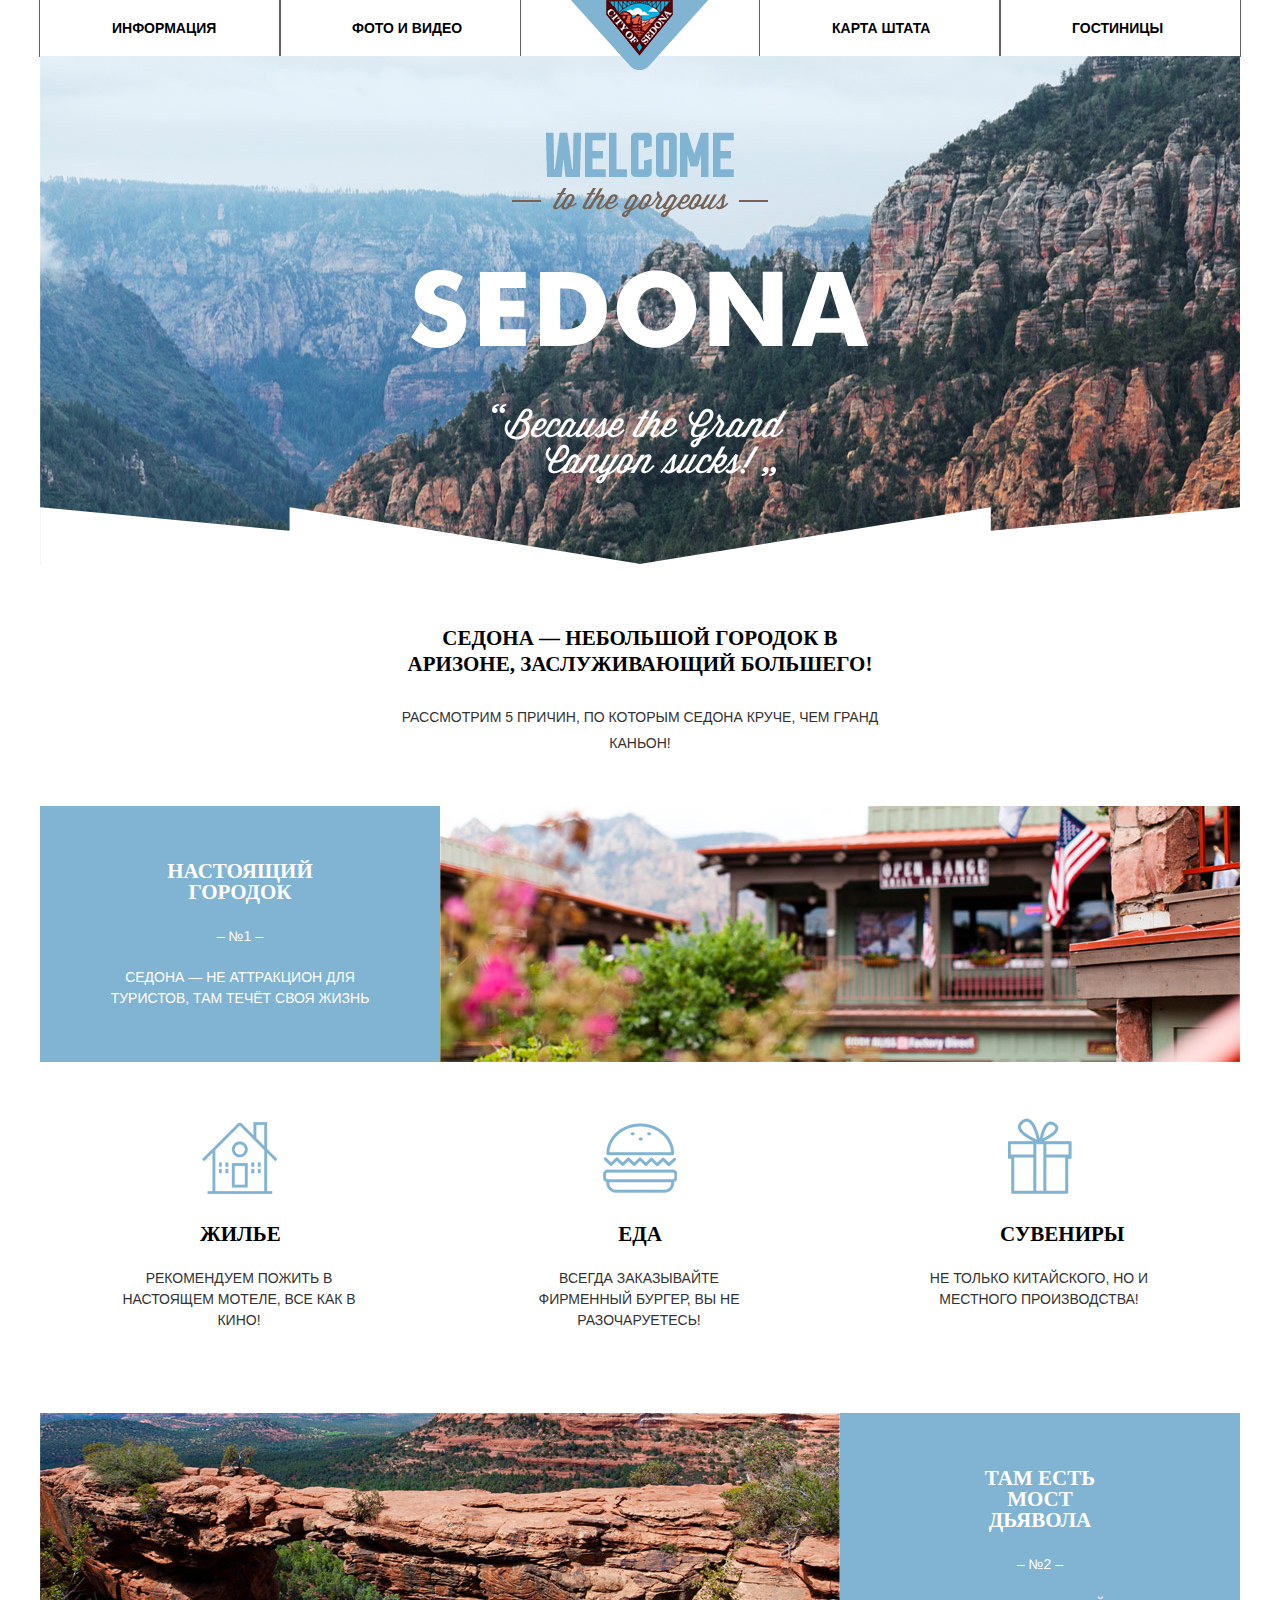
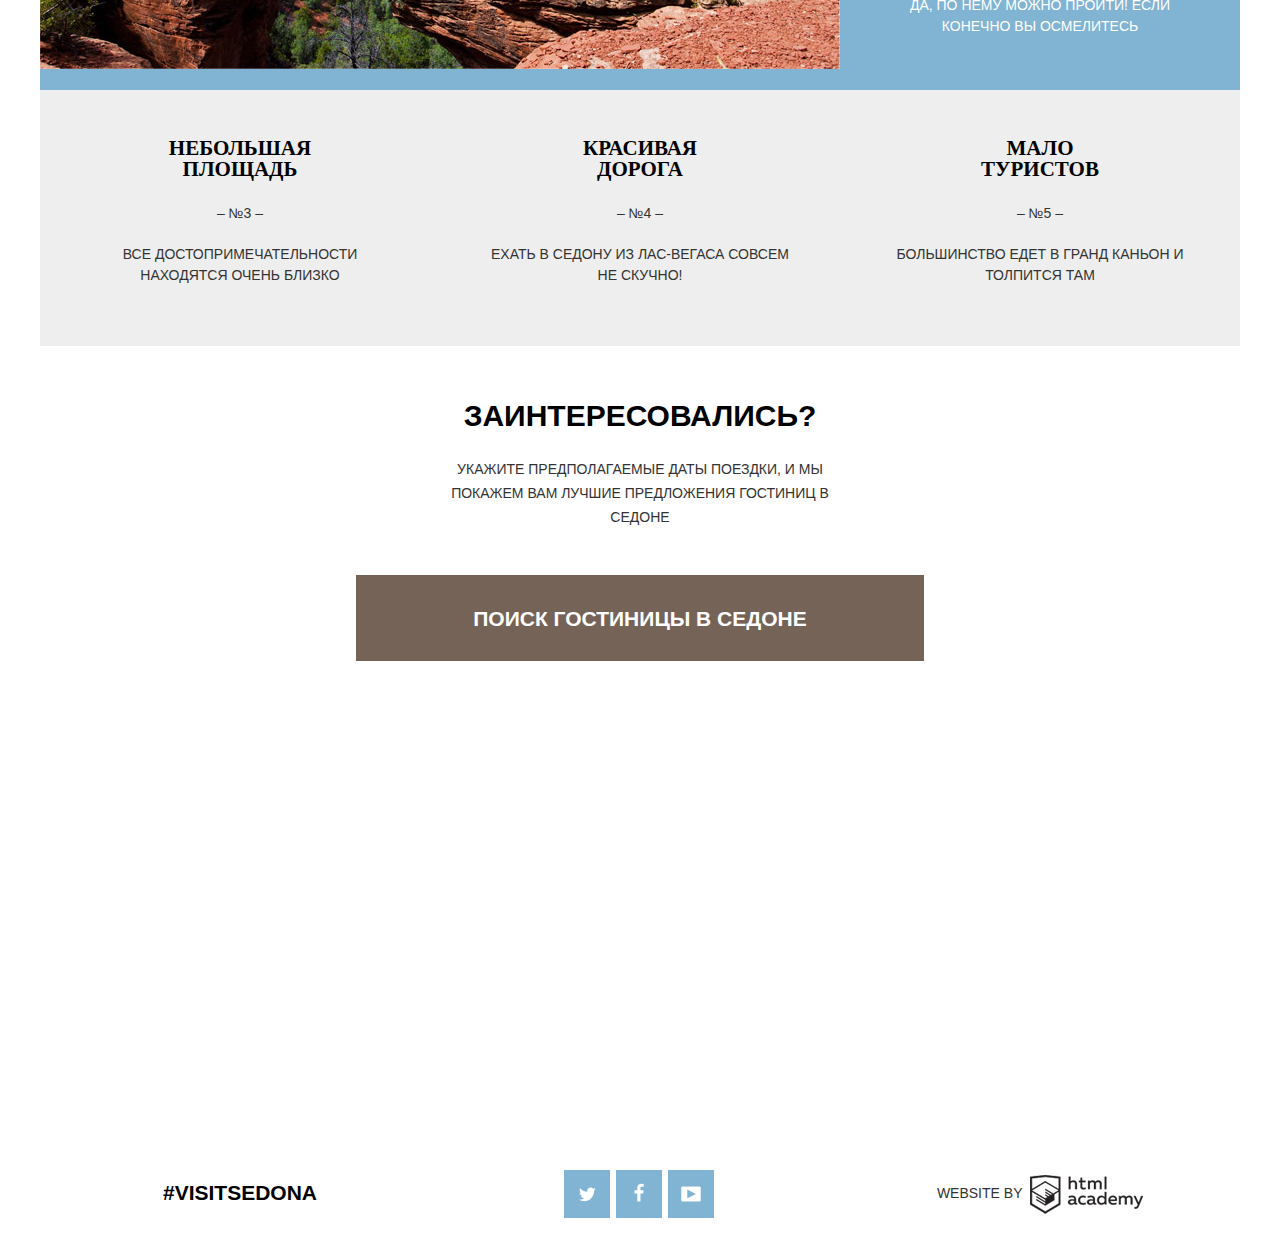
==== commit 3a8dd62b: "JavaScript и Pixel Perfect" ====
--- a/index.html
+++ b/index.html
@@ -36,14 +36,14 @@
           </div>
         </section>
         <section class="sedona-intro">
-          <h2>Седона - небольшой городок в аризоне, заслуживающий большего!</h2>
-          <p>Рассмотрим 5 причин по которым седона круче, чем гранд каньон!</p>
+          <h1>Седона &#8212; небольшой городок в аризоне, заслуживающий большего!</h1>
+          <p>Рассмотрим 5 причин, по которым седона круче, чем гранд каньон!</p>
         </section>
         <section class="features features-blue">
           <div class="features-item">
             <h2>Настоящий городок</h2>
             <span>&ndash; №1 &ndash;</span>
-            <p>Седона - не аттракцион для туристов, там течёт своя жизнь</p>
+            <p>Седона &#8212; не аттракцион для туристов, там течёт своя жизнь</p>
           </div>
           <div class="features-image real-town-image">
           </div>
@@ -107,14 +107,14 @@
               <label for="date-in">
                   Дата заезда:
               </label>
-              <input type="text" name="calendar" value="24 АПРЕЛЯ 2016" id="date-in">
+              <input type="text" name="datein" value="24 АПРЕЛЯ 2016" id="date-in">
               <a class="calendar-icon" href="#"></a>
             </div>
             <div class="field">
               <label for="date-out">
                   Дата выезда:
               </label>
-              <input type="text" name="calendar" value="4 ИЮЛЯ 2016" id="date-out">
+              <input type="text" name="dateout" value="4 ИЮЛЯ 2016" id="date-out">
               <a class="calendar-icon" href="#"></a>
             </div>
             <div class="people-quantity-fields">
@@ -123,7 +123,7 @@
                     Взрослые:
                 </label>
                 <input class="form-icon form-minus-icon" type="button">
-                <input type="text" value="2" id="adult">
+                <input type="text" name="adult" value="2" id="adult">
                 <input class="form-icon form-plus-icon" type="button">
               </div>
               <div class="field field-kids">
@@ -131,12 +131,12 @@
                     Дети:
                 </label>
                 <input class="form-icon form-minus-icon" type="button">
-                <input type="text" value="0" id="kids"/>
+                <input type="text" name="kids" value="0" id="kids">
                 <input class="form-icon form-plus-icon" type="button">
               </div>
             </div>
             <div class="booking-btn">
-              <button type="button">Найти</button>
+              <button type="submit">Найти</button>
             </div>
           </form>
         </section>
--- a/css/style.css
+++ b/css/style.css
@@ -1,3 +1,5 @@
+/* Общие стили */
+
 *{
   box-sizing: border-box;
 }
@@ -36,19 +38,17 @@
   font-size: 21px;
   line-height: 26px;
   color: #000000;
-  outline: 1px solid #666;
 }
 
 img {
-max-width: 100%;
-height: auto;
+  max-width: 100%;
+  height: auto;
 }
 
 .container {
   margin: 0 auto;
   width: 1200px;
   text-transform: uppercase;
-  outline: 1px solid #666;
 }
 
 .header {
@@ -56,21 +56,26 @@
 }
 
 .main-menu ul {
+  display: -webkit-box;
+  display: -ms-flexbox;
   display: flex;
   width: 100%;
   padding: 0;
   margin: 0;
-  outline: 1px solid #666;
 }
 
 .main-menu li {
   width: 240px;
   list-style: none;
   line-height: 26px;
-  vertical-align: middle;
-  text-align: center;
-  padding-top: 16px;
-  padding-bottom: 16px;
+  padding-left: 72px;
+  padding-top: 15px;
+  padding-bottom: 15px;
+  outline: 1px solid #666;
+}
+
+.main-menu li:first-child {
+  padding-left: 72px;
 }
 
 .main-menu li:nth-child(2) {
@@ -123,13 +128,9 @@
 
 .footer {
   width: 100%;
-  display: flex;
-}
-
-.footer-main {
-  background: rgba(255, 255, 255, 0.8);
-  margin-top: -120px;
-  position: relative;
+  display: -webkit-box;
+  display: -ms-flexbox;
+  display: flex;
 }
 
 .footer div {
@@ -137,6 +138,8 @@
   margin: auto;
   text-align: center;
 }
+
+/* #VISITSEDONA */
 
 .hashtag a {
   font-size: 21px;
@@ -145,7 +148,11 @@
   text-decoration: none;
 }
 
+/* Социальные кнопки */
+
 .share {
+  display: -webkit-box;
+  display: -ms-flexbox;
   display: flex;
   margin: 0 auto;
   padding: 0;
@@ -165,7 +172,7 @@
 
 .social-tw {
   background-color: #81b3d2;
-  background-position: -190px -289px;
+  background-position: -190px -287px;
 }
 
 .social-tw:hover {
@@ -174,12 +181,12 @@
 
 .social-tw:active {
   background-color: #5496bd;
-  background-position: -139px -290px;
+  background-position: -139px -288px;
 }
 
 .social-fb {
   background-color: #81b3d2;
-  background-position: -89px -288px;
+  background-position: -88px -289px;
 }
 
 .social-fb:hover {
@@ -188,12 +195,12 @@
 
 .social-fb:active {
   background-color: #5496bd;
-  background-position: -37px -287px;
+  background-position: -36px -288px;
 }
 
 .social-yt {
   background-color: #81b3d2;
-  background-position: -289px -291px;
+  background-position: -288px -290px;
 }
 
 .social-yt:hover {
@@ -202,14 +209,10 @@
 
 .social-yt:active {
   background-color: #5496bd;
-  background-position: -242px -289px;
-}
-
-.copyright span {
-  display: inline-block;
-  vertical-align: middle;
-  outline: 1px solid #666;
-}
+  background-position: -241px -288px;
+}
+
+/* by HTML academy */
 
 .copyright a {
   width: 113px;
@@ -220,7 +223,8 @@
   text-decoration:none;
   background: url(../img/sprites.png) no-repeat;
 	background-position: -261px -214px;
-  outline: 1px solid #666;
+  vertical-align: middle;
+  margin-left: 4px;
 }
 
 .copyright a:hover {
@@ -230,7 +234,6 @@
 .copyright a:active {
   background-position: -258px -19px ;
 }
-
 
 /*Главная страница*/
 
@@ -238,9 +241,9 @@
   width: 100%;
   text-align: center;
   background: url(../img/background.jpg) no-repeat;
-  height: 510px;
+  height: 508px;
   position: relative;
-  background-position: 65% 20%;
+  background-position: 65% 21%;
 }
 
 .welcome-sign {
@@ -251,47 +254,48 @@
 
 .welcome-bottom {
   position: absolute;
-  top: 452px;
+  top: 451px;
 }
 
 .sedona-intro {
   width: 100%;
   text-align: center;
   padding: 355px;
-  padding-top: 60px;
-  padding-bottom: 57px;
+  padding-top: 47px;
+  padding-bottom: 50px;
 }
 
 .sedona-intro p {
   line-height: 26px;
   margin: 0;
-  padding-top: 15px;
+  padding-top: 13px;
+  color: #333333;
 }
 
 .features {
   width: 100%;
-  display: flex;
-  outline: 1px solid #666;
+  display: -webkit-box;
+  display: -ms-flexbox;
+  display: flex;
 }
 
 .features-item {
   width: 400px;
   text-align: center;
-  outline: 1px solid #666;
+}
+
+.features-item h2 {
+  margin-top: 55px;
+  margin-bottom: 23px;
+  padding-left: 125px;
+  padding-right: 125px;
 }
 
 .features-item p {
   padding-left: 50px;
   padding-right: 50px;
-  margin-bottom: 46px;
-  outline: 1px solid #666;
-}
-
-.features-item h2 {
-  margin-top: 55px;
-  padding-left: 125px;
-  padding-right: 125px;
-  outline: 1px solid #666;
+  margin-bottom: 53px;
+  margin-top: 20px;
 }
 
 .features-blue {
@@ -307,6 +311,14 @@
   background: #eee;
 }
 
+.features-gray h2 {
+  margin-top: 48px;
+}
+
+.features-gray p {
+  margin-bottom: 60px;
+}
+
 .features-image {
   width: 800px;
 }
@@ -321,30 +333,28 @@
 
 .recommend {
   width: 100%;
+  display: -webkit-box;
+  display: -ms-flexbox;
   display: flex;
 }
 
 .recommend-item {
   width: 400px;
   text-align: center;
-  padding-top: 56px;
-  padding-bottom: 80px;
-  outline: 1px solid #666;
-}
-
-.recommend-item p:first-child{
+}
+
+.recommend-item h2 {
+  padding-left: 160px;
+  padding-right: 160px;
+  margin-top: 20px;
+  margin-bottom: 20px;
+}
+
+.recommend-item p {
+  margin-top: 23px;
   padding-left: 73px;
   padding-right: 75px;
-}
-
-.recommend-item p:nth-child(2){
-  padding-left: 64px;
-  padding-right: 64px;
-}
-
-.recommend-item p:last-child{
-  padding-left: 73px;
-  padding-right: 75px;
+  margin-bottom: 82px;
 }
 
 .recommend-icons {
@@ -352,50 +362,56 @@
 }
 
 .house-icon {
-	background-position: -147px -103px ;
+	background-position: -147px -103px;
   margin-left: 162px;
   width: 75px;
   height: 72px;
-  outline: 1px solid #666;
+  margin-bottom: 30px;
+  margin-top: 60px;
 }
 
 .burger-icon {
 	background-position: -152px 0;
+  margin-top: 61px;
   margin-left: 163px;
+  margin-bottom: 31px;
   width: 74px;
   height: 70px;
-  outline: 1px solid #666;
 }
 
 .souvenirs-icon {
 	background-position: -156px -198px ;
+  margin-top: 56px;
   margin-left: 168px;
+  margin-bottom: 30px;
 	width: 64px;
 	height: 76px;
-  outline: 1px solid #666;
 }
 
 .search-hotel {
   width: 100%;
   text-align: center;
-  padding-top: 55px;
+  padding-top: 57px;
+  line-height: 24px;
 }
 
 .search-hotel h3 {
+  margin: 0;
+  margin-bottom: 28px;
+  padding: 0;
   font-size: 30px;
-  line-height: 24px;
   color: #000;
 }
 
 .search-hotel p {
   padding-left: 400px;
   padding-right: 400px;
+  margin-bottom: 46px;
 }
 
 .form-popup {
   width: 568px;
   margin: 0 auto;
-  outline: 1px solid #666;
 }
 
 .form-popup a {
@@ -403,8 +419,8 @@
   font-weight: bold;
   line-height: 26px;
   display: block;
-  padding-top: 33px;
-  padding-bottom: 33px;
+  padding-top: 31px;
+  padding-bottom: 29px;
   text-decoration: none;
   color: #ffffff;
   background-color: #766357;
@@ -421,6 +437,20 @@
   margin: 0 auto;
   background-color: #fff;
   display: none;
+}
+
+@-webkit-keyframes bounce {
+  0%   { -webkit-transform: translateX(-2000px); transform: translateX(-2000px); }
+  70%  { -webkit-transform: translateX(30px); transform: translateX(30px);    }
+  90%  { -webkit-transform: translateX(-10px); transform: translateX(-10px);   }
+  100% { -webkit-transform: translateX(0); transform: translateX(0);       }
+}
+
+@keyframes bounce {
+  0%   { -webkit-transform: translateX(-2000px); transform: translateX(-2000px); }
+  70%  { -webkit-transform: translateX(30px); transform: translateX(30px);    }
+  90%  { -webkit-transform: translateX(-10px); transform: translateX(-10px);   }
+  100% { -webkit-transform: translateX(0); transform: translateX(0);       }
 }
 
 .booking-form-show {
@@ -429,6 +459,25 @@
   left: 316px;
   top: 0px;
   padding-top: 55px;
+  -webkit-animation: bounce 0.6s;
+          animation: bounce 0.6s;
+}
+
+@-webkit-keyframes shake {
+  0%, 100%      { -webkit-transform: translateX(0); transform: translateX(0);    }
+  10%, 50%, 90% { -webkit-transform: translateX(-15px); transform: translateX(-15px);}
+  30%, 70%      { -webkit-transform: translateX(15px); transform: translateX(15px); }
+}
+
+@keyframes shake {
+  0%, 100%      { -webkit-transform: translateX(0); transform: translateX(0);    }
+  10%, 50%, 90% { -webkit-transform: translateX(-15px); transform: translateX(-15px);}
+  30%, 70%      { -webkit-transform: translateX(15px); transform: translateX(15px); }
+}
+
+.booking-form-error {
+  -webkit-animation: shake 0.4s;
+          animation: shake 0.4s;
 }
 
 .form-icon {
@@ -488,16 +537,8 @@
   border: 2px solid #e5e5e5;
 }
 
-.booking-form:first-child {
- padding-top: 55px;
-}
-
-.booking-form:last-child {
- padding-bottom: 54px;
-}
-
 .field {
-  margin-bottom: 31px;
+  margin-bottom: 30px;
   height: 38px;
   overflow: hidden;
   margin-left: 55px;
@@ -528,12 +569,15 @@
 }
 
 .people-quantity-fields {
+  display: -webkit-box;
+  display: -ms-flexbox;
   display: flex;
 }
 
 .field-kids,
 .field-adult {
   margin-right: 0;
+  margin-bottom: 0;
 }
 
 .field-kids input,
@@ -543,23 +587,25 @@
 }
 
 .field-adult label {
-  margin-right: 41px;
+  margin-right: 40px;
 }
 
 .field-kids label {
-  margin-right: 26px;
+  margin-right: 25px;
 }
 
 .booking-btn button {
   font-size: 21px;
   line-height: 26px;
   color: white;
-  margin: 0 55px;
-  padding: 10px 196px;
+  margin: 55px;
+  margin-top: 53px;
+  padding: 15px 196px;
+  padding-top: 17px;
   text-transform: uppercase;
   background-color: #81b3d2;
   border: 0;
-  outline: 1px solid #666;
+  outline: none;
 }
 
 .booking-btn button:hover {
@@ -571,195 +617,44 @@
   color: #94b9d2;
 }
 
+.footer-main {
+  background: rgba(255, 255, 255, 0.9);
+  margin-top: -126px;
+  position: relative;
+}
+
 /* Гостиницы */
 
-.list-item {
-  display: flex;
-  padding: 30px 0;
-  outline: 1px solid #666;
-}
-
-.list-item h1 {
-  margin: 0;
-}
-
-.list-item a {
-  text-decoration: none;
-  color: #000;
-}
-
-.arrow {
-  background: url(../img/sprites.png) no-repeat;
-  margin-left: 76px;
-}
-
-.arrow:last-child {
-  margin-left: 6px;
-}
-
-.arrow-up {
-	background-position: -107px -55px ;
-	width: 11px;
-	height: 10px;
-}
-
-.arrow-down {
-	background-position: -106px -10px ;
-	width: 11px;
-	height: 10px;
-}
-
-.arrow-up:hover {
-	background-position: -55px -55px ;
-}
-
-.arrow-down:hover {
-	background-position: -56px -10px ;
-}
-
-.arrow-up:active {
-	background-position: -7px -56px ;
-  width: 11px;
-  height: 10px;
-}
-
-.arrow-down:active {
-	background-position: -6px -9px ;
-}
-
-.arrow-active,
-.arrow-active:hover,
-.arrow-active:active {
-	background-position: -6px -9px ;
-}
-
-.hotel-image {
-  width: 165px;
-  margin-left: 72px;
-  outline: 1px solid #666;
-}
-
-a.hotel-title:hover {
-  color: #81b3d2;
-}
-
-a.hotel-title:active {
-  color: #000;
-  opacity: 0.3;
-}
-
-.hotel-description {
-  width: 781px;
-  outline: 1px solid #666;
-}
-
-.hotel-details {
-  display: flex;
-}
-
-.hotel-details span {
-  display: block;
-  padding-bottom: 14px;
-  padding-top: 11px;
-}
-
-.hotel-details a {
-  padding: 5px 15px;
-  color: #fff;
-  outline: 1px solid #666;
-}
-
-.hotel-type a {
-  background-color: #81b3d2;
-}
-
-.hotel-type a:hover {
-  background-color: #669ec0;
-}
-
-.hotel-type a:active {
-  background-color: #5496bd;
-  color: rgba(255, 255, 255, 0.3);
-}
-
-.hotel-book a {
-  background-color: #766357;
-}
-
-.hotel-book a:hover {
-  background-color: #604e43;
-}
-
-.hotel-book a:active {
-  background-color: #503e33;
-  color: rgba(255, 255, 255, 0.3);
-}
-
-.hotel-type,
-.hotel-book  {
-  width: 110px;
-  outline: 1px solid #666;
-}
-
-.hotel-rating {
-  width: 110px;
-  outline: 1px solid #666;
-}
-
-.stars {
-  text-align: right;
-}
-
-.rating {
-  margin-top: 39px;
-  text-align: right;
-  padding: 5px 0;
-  padding-right: 13px;
-  padding-left: 10px;
-  background-color: #f2f2f2;
-}
-
-.rating-star {
-  background: url(../img/sprites.png) no-repeat;
-	background-position: -352px -302px;
-  width: 18px;
-  height: 17px;
-  display: inline-block;
-  margin-right: 4px;
-  outline: 1px solid #666;
-}
-
-.rating-star:first-child {
-  margin-left: 10px;
-}
-
-.rating-star:last-child {
-  margin-right: 0;
-}
-
 .preferences {
+  padding-bottom: 10px;
   width: 100%;
   background: url(../img/filter-background.jpg) no-repeat;
-  height: 217px;
+  background-position: 0% 16%;
 }
 
 .preferences h2 {
   margin: 0;
   font-size: 16px;
   line-height: 21px;
-  padding-bottom: 25px;
+  padding-bottom: 23px;
   padding-top: 28px;
   color: #fff;
 }
 
 .filter {
+  display: -webkit-box;
+  display: -ms-flexbox;
   display: flex;
 }
 
 .filter-extras {
- width: 264px;
- margin-left: 72px;
-
+  width: 254px;
+  margin-left: 72px;
+  padding-right: 0;
+}
+
+.filter label {
+  line-height: 26px;
 }
 
 input[type = "checkbox"] {
@@ -768,7 +663,7 @@
 
 input[type = "checkbox"] + label {
   display: block;
-  padding-left: 45px;
+  padding-left: 40px;
   cursor: pointer;
   color: #fff;
   white-space: nowrap;
@@ -813,11 +708,10 @@
 }
 
 .filter-range {
-  margin: 0 auto;
-  width: 330px;
+  margin-left: 220px;
+  width: 318px;
   color: #fff;
   text-transform: uppercase;
-  outline: 1px solid #666;
 }
 
 .filter-range h2 {
@@ -825,6 +719,8 @@
 }
 
 .price-controls {
+  display: -webkit-box;
+  display: -ms-flexbox;
   display: flex;
   height: 36px;
   margin-bottom: 20px;
@@ -840,13 +736,14 @@
   height: 22px;
   top: 50%;
   left: 50%;
-  transform: translate(-50%, -50%);
+  -webkit-transform: translate(-50%, -50%);
+          transform: translate(-50%, -50%);
   background: #fff;
 }
 
 .price-controls label {
   font-size: 14px;
-  line-height: 38px;
+  line-height: 32px;
   cursor: pointer;
   vertical-align: middle;
 }
@@ -855,6 +752,10 @@
 .price-controls .max-price {
   width: 164px;
   padding-left: 65px;
+}
+
+.price-controls .max-price {
+  padding-left: 55px;
 }
 
 .price-controls input {
@@ -910,7 +811,11 @@
 .btn-transparent {
   display: block;
   margin: 0 auto;
-  padding: 6px 35px;
+  margin-left: 85px;
+  padding-left: 35px;
+  padding-top: 7px;
+  padding-bottom: 5px;
+  padding-right: 33px;
   font-size: 14px;
   line-height: 20px;
   color: #fff;
@@ -928,10 +833,13 @@
 }
 
 .sort {
- display: flex;
- padding-top: 38px;
- padding-bottom: 31px;
- outline: 1px solid #666;
+  display: -webkit-box;
+  display: -ms-flexbox;
+  display: flex;
+  align-items: center;
+  padding-top: 31px;
+  padding-bottom: 29px;
+  border-bottom: 1px solid #e5e5e5;
 }
 
 .sort h3 {
@@ -940,28 +848,32 @@
 }
 
 .results-amount {
- width: 165px;
- margin-left: 72px;
- outline: 1px solid #666;
+  width: 165px;
+  margin-left: 72px;
 }
 
 .sort-by {
- display: flex;
- width: 781px;
- outline: 1px solid #666;
+  display: -webkit-box;
+  display: -ms-flexbox;
+  display: flex;
+  width: 781px;
+  font-size: 11px;
+  line-height: 18px;
 }
 
 .sort-by span {
-  display: block;
-  padding-right: 35px;
+  padding-right: 45px;
+  outline: 1px solid #666;
 }
 
 .sort-by ul {
- display: flex;
- margin: 0;
- padding: 0;
- list-style: none;
- outline: 1px solid #666;
+  display: -webkit-box;
+  display: -ms-flexbox;
+  display: flex;
+  margin: 0;
+  padding: 0;
+  list-style: none;
+  outline: 1px solid #666;
 }
 
 .sort-by li {
@@ -973,7 +885,6 @@
 }
 
 .sort-by a {
-  display: block;
   text-decoration: none;
   color: #000;
   opacity: 0.3;
@@ -999,15 +910,185 @@
 }
 
 .sort-order {
- width: 110px;
- display: flex;
- outline: 1px solid #666;
-}
-
-.sort-order ul {
- display: flex;
- list-style: none;
- margin: 0;
- padding: 0;
- padding-left: 70px;
-}
+  width: 110px;
+  display: -webkit-box;
+  display: -ms-flexbox;
+  display: flex;
+}
+
+.sort-order a:last-child {
+  margin-left: 12px;
+}
+
+.arrow {
+  background: url(../img/sprites.png) no-repeat;
+  margin-left: 76px;
+}
+
+.arrow-up {
+	background-position: -107px -55px ;
+	width: 11px;
+	height: 10px;
+}
+
+.arrow-down {
+	background-position: -106px -10px ;
+	width: 11px;
+	height: 10px;
+}
+
+.arrow-up:hover {
+	background-position: -55px -55px ;
+}
+
+.arrow-down:hover {
+	background-position: -56px -10px ;
+}
+
+.arrow-up:active {
+	background-position: -7px -56px ;
+  width: 11px;
+  height: 10px;
+}
+
+.arrow-down:active {
+	background-position: -6px -9px ;
+}
+
+.arrow-active,
+.arrow-active:hover,
+.arrow-active:active {
+	background-position: -6px -9px ;
+}
+
+.list-item {
+  display: -webkit-box;
+  display: -ms-flexbox;
+  display: flex;
+  padding-top: 26px;
+  padding-bottom: 24px;
+  border-bottom: 1px solid #e5e5e5;
+}
+
+.list-item h1 {
+  margin: 0;
+}
+
+.list-item a {
+  text-decoration: none;
+  color: #000;
+}
+
+.hotel-image {
+  width: 165px;
+  margin-left: 72px;
+  margin-top: 4px;
+}
+
+a.hotel-title:hover {
+  color: #81b3d2;
+}
+
+a.hotel-title:active {
+  color: #000;
+  opacity: 0.3;
+}
+
+.hotel-description {
+  width: 781px;
+}
+
+.hotel-details {
+  display: -webkit-box;
+  display: -ms-flexbox;
+  display: flex;
+}
+
+.hotel-details a {
+  color: #fff;
+}
+
+.hotel-details a:first-child {
+}
+
+.hotel-details span {
+  display: block;
+  padding-bottom: 17px;
+  padding-top: 6px;
+}
+
+.hotel-type,
+.hotel-book  {
+  width: 110px;
+}
+
+.hotel-type {
+  margin-right: 6px;
+}
+
+.hotel-type a {
+  padding-left: 17px;
+  padding-right: 17px;
+  padding-top: 5px;
+  padding-bottom: 5px;
+  background-color: #81b3d2;
+}
+
+.hotel-type a:hover {
+  background-color: #669ec0;
+}
+
+.hotel-type a:active {
+  background-color: #5496bd;
+  color: rgba(255, 255, 255, 0.3);
+}
+
+.hotel-book a {
+  padding-left: 16px;
+  padding-right: 19px;
+  padding-top: 5px;
+  padding-bottom: 5px;
+  background-color: #766357;
+}
+
+.hotel-book a:hover {
+  background-color: #604e43;
+}
+
+.hotel-book a:active {
+  background-color: #503e33;
+  color: rgba(255, 255, 255, 0.3);
+}
+
+.hotel-rating {
+  margin-top: 3px;
+}
+
+.stars {
+  display: flex;
+  align-items: flex-end;
+  justify-content: flex-end;
+}
+
+.rating-star {
+  background: url(../img/sprites.png) no-repeat;
+	background-position: -352px -302px;
+  width: 18px;
+  height: 17px;
+  margin-right: 6px;
+}
+
+.rating-star:last-child {
+  margin-right: 0;
+}
+
+.rating {
+  margin-top: 47px;
+  padding-top: 3px;
+  padding-bottom: 3px;
+  padding-left: 16px;
+  padding-right: 14px;
+  text-align: center;
+  letter-spacing: -0.3px;
+  background-color: #f2f2f2;
+}
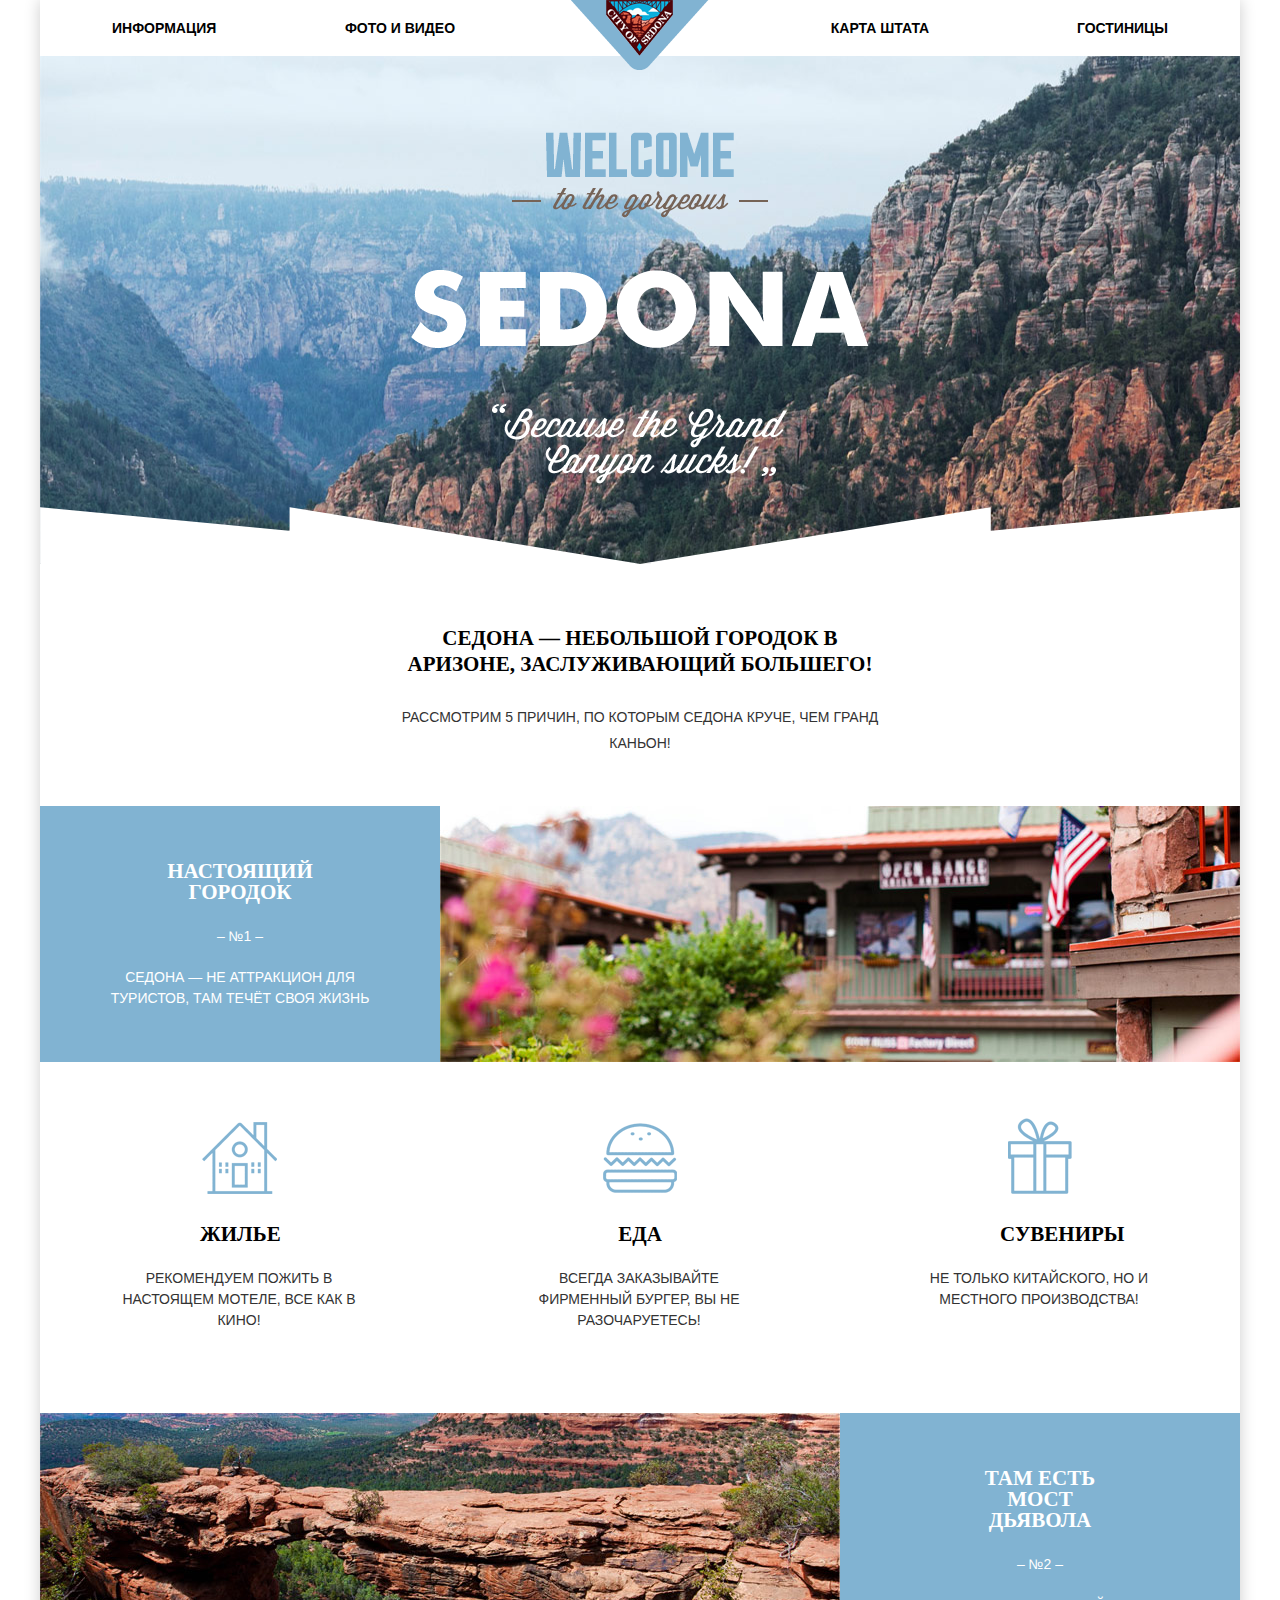
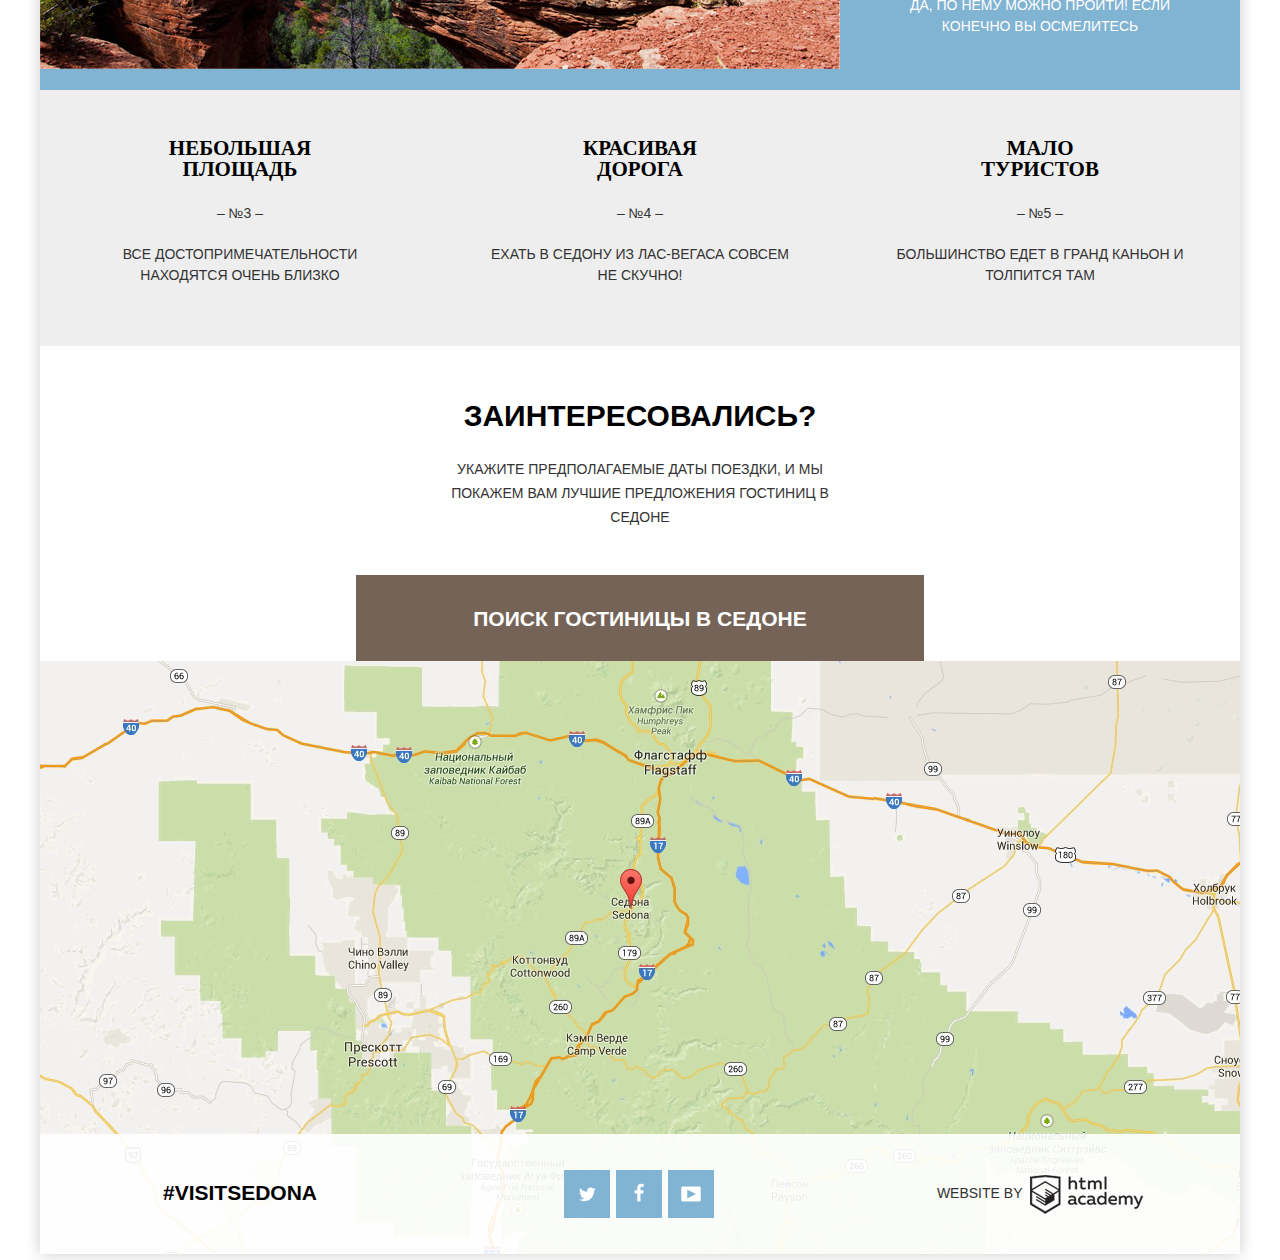
==== commit 34369f15: "Последние доработки" ====
--- a/index.html
+++ b/index.html
@@ -95,22 +95,22 @@
           <h3>Заинтересовались?</h3>
           <p>Укажите предполагаемые даты поездки, и мы покажем вам лучшие предложения гостиниц в седоне</p>
           <div class="form-popup">
-            <a class="search-btn" href="#">Поиск гостиницы в седоне</a>
+            <a class="search-btn" href="form.html">Поиск гостиницы в седоне</a>
           </div>
         </section>
         <section class="booking">
             <iframe
-              src="https://www.google.com/maps/embed?pb=!1m18!1m12!1m3!1d1113191.1191311588!2d-112.11095834652417!3d34.89519901444459!2m3!1f0!2f0!3f0!3m2!1i1024!2i768!4f13.1!3m3!1m2!1s0x872da132f942b00d%3A0x5548c523fa6c8efd!2z0KHQtdC00L7QvdCwLCDQkNGA0LjQt9C-0L3QsCA4NjMzNiwg0KHQqNCQ!5e0!3m2!1sru!2slv!4v1472823353216" width="1200px" height="593px" frameborder="0" style="border:0" allowfullscreen>
+              src="https://www.google.com/maps/embed?pb=!1m18!1m12!1m3!1d1113191.1191311588!2d-112.11095834652417!3d34.89519901444459!2m3!1f0!2f0!3f0!3m2!1i1024!2i768!4f13.1!3m3!1m2!1s0x872da132f942b00d%3A0x5548c523fa6c8efd!2z0KHQtdC00L7QvdCwLCDQkNGA0LjQt9C-0L3QsCA4NjMzNiwg0KHQqNCQ!5e0!3m2!1sru!2slv!4v1472823353216" width="1200" height="593" frameborder="0" style="border:0" allowfullscreen>
             </iframe>
           <form class="booking-form" action="#" method="post">
-            <div class="field">
+            <div class="field date-in">
               <label for="date-in">
                   Дата заезда:
               </label>
               <input type="text" name="datein" value="24 АПРЕЛЯ 2016" id="date-in">
               <a class="calendar-icon" href="#"></a>
             </div>
-            <div class="field">
+            <div class="field date-out">
               <label for="date-out">
                   Дата выезда:
               </label>
@@ -155,7 +155,6 @@
         </div>
       </footer>
     </div>
-    <script src="js/jquery.js"></script>
     <script src="js/script.js"></script>
   </body>
 </html>
--- a/css/style.css
+++ b/css/style.css
@@ -1,1094 +1,1002 @@
 /* Общие стили */
 
-*{
-  box-sizing: border-box;
-}
-
+* {
+    box-sizing: border-box;
+}
 @font-face {
-font-family: 'MyWebFont';
-src: url('myfont.woff2') format('woff2')
-url('myfont.woff') format('woff');
-}
-
+    font-family: 'MyWebFont';
+    src: url('myfont.woff2') format('woff2') url('myfont.woff') format('woff');
+}
 body {
-  font-size: 14px;
-  color: #333;
-  font-family: "PT Sans", Arial, sans-serif;;
-  line-height: 21px;
-  width: 100%;
-}
-
+    font-size: 14px;
+    color: #333;
+    font-family: "PT Sans", Arial, sans-serif;
+    ;
+    line-height: 21px;
+    width: 100%;
+}
 h1 {
-  font-size: 21px;
-  color: #000;
-  font-weight: bold;
-  font-family: PT Sans;
-  line-height: 26px;
-}
-
+    font-size: 21px;
+    color: #000;
+    font-weight: bold;
+    font-family: PT Sans;
+    line-height: 26px;
+}
 h2 {
-  font-size: 21px;
-  color: #000;
-  font-weight: bold;
-  font-family: PT Sans;
-  line-height: 21px;
-}
-
+    font-size: 21px;
+    color: #000;
+    font-weight: bold;
+    font-family: PT Sans;
+    line-height: 21px;
+}
 h3 {
-  font-size: 21px;
-  line-height: 26px;
-  color: #000000;
-}
-
+    font-size: 21px;
+    line-height: 26px;
+    color: #000000;
+}
 img {
-  max-width: 100%;
-  height: auto;
-}
-
+    max-width: 100%;
+    height: auto;
+}
 .container {
-  margin: 0 auto;
-  width: 1200px;
-  text-transform: uppercase;
-}
-
+    margin: 0 auto;
+    width: 1200px;
+    text-transform: uppercase;
+    box-shadow: 0 0 15px 0px rgba(0, 0, 0, 0.2);
+}
 .header {
-  width: 100%;
-}
-
+    width: 100%;
+}
 .main-menu ul {
-  display: -webkit-box;
-  display: -ms-flexbox;
-  display: flex;
-  width: 100%;
-  padding: 0;
-  margin: 0;
-}
-
+    display: -webkit-box;
+    display: -ms-flexbox;
+    display: flex;
+    width: 100%;
+    padding: 0;
+    margin: 0;
+}
 .main-menu li {
-  width: 240px;
-  list-style: none;
-  line-height: 26px;
-  padding-left: 72px;
-  padding-top: 15px;
-  padding-bottom: 15px;
-  outline: 1px solid #666;
-}
-
+    width: 240px;
+    list-style: none;
+    line-height: 26px;
+    padding-top: 15px;
+    padding-bottom: 15px;
+}
 .main-menu li:first-child {
-  padding-left: 72px;
-}
-
+    text-align: left;
+    padding-left: 72px;
+}
 .main-menu li:nth-child(2) {
-  margin-right: 240px;
-}
-
+    text-align: center;
+    margin-right: 240px;
+}
+.main-menu li:nth-child(3) {
+    text-align: center;
+}
+.main-menu li:nth-child(4) {
+    text-align: right;
+    padding-right: 72px;
+}
 .main-menu li:nth-child(6) {
-  margin-right: 240px;
-}
-
+    margin-right: 240px;
+}
 .main-menu li:nth-child(10) {
-  margin-right: 240px;
-}
-
+    margin-right: 240px;
+}
 .main-menu a {
-  text-decoration: none;
-  color: #000;
-  font-weight: bold;
-}
-
+    text-decoration: none;
+    color: #000;
+    font-weight: bold;
+}
 .main-menu a:hover {
-  color: #81b3d2;
-}
-
+    color: #81b3d2;
+}
 .main-menu a:active {
-  color: #000;
-  opacity: 0.3;
-}
-
+    color: #000;
+    opacity: 0.3;
+}
 a.main-menu-active {
-  color: #766357;
-}
-
+    color: #766357;
+}
 a.main-menu-active:hover {
-  color: #604e43;
-}
-
+    color: #604e43;
+}
 a.main-menu-active:active {
-  color: #766357;
-  opacity: 0.3;
-}
-
+    color: #766357;
+    opacity: 0.3;
+}
 .logo {
-  position: absolute;
-  top: 0;
-  left: 50%;
-  margin-left: -69px;
-  z-index: 10;
-}
-
+    position: absolute;
+    top: 0;
+    left: 50%;
+    margin-left: -69px;
+    z-index: 10;
+}
 .footer {
-  width: 100%;
-  display: -webkit-box;
-  display: -ms-flexbox;
-  display: flex;
-}
-
+    width: 100%;
+    display: -webkit-box;
+    display: -ms-flexbox;
+    display: flex;
+}
 .footer div {
-  width: 400px;
-  margin: auto;
-  text-align: center;
-}
-
+    width: 400px;
+    margin: auto;
+    text-align: center;
+}
 /* #VISITSEDONA */
 
 .hashtag a {
-  font-size: 21px;
-  font-weight: bold;
-  color: #000;
-  text-decoration: none;
-}
-
+    font-size: 21px;
+    font-weight: bold;
+    color: #000;
+    text-decoration: none;
+}
 /* Социальные кнопки */
 
 .share {
-  display: -webkit-box;
-  display: -ms-flexbox;
-  display: flex;
-  margin: 0 auto;
-  padding: 0;
-  padding-top: 36px;
-  padding-bottom: 36px;
-  padding-left: 124px;
-  list-style: none;
-}
-
+    display: -webkit-box;
+    display: -ms-flexbox;
+    display: flex;
+    margin: 0 auto;
+    padding: 0;
+    padding-top: 36px;
+    padding-bottom: 36px;
+    padding-left: 124px;
+    list-style: none;
+}
 .social {
-  width: 46px;
-  height: 48px;
-  background: #81b3d2;
-  margin-right: 6px;
-	background: url(../img/sprites.png) no-repeat;
-}
-
+    width: 46px;
+    height: 48px;
+    background: #81b3d2;
+    margin-right: 6px;
+    background: url(../img/sprites.png) no-repeat;
+}
 .social-tw {
-  background-color: #81b3d2;
-  background-position: -190px -287px;
-}
-
+    background-color: #81b3d2;
+    background-position: -190px -287px;
+}
 .social-tw:hover {
-  background-color: #669ec0;
-}
-
+    background-color: #669ec0;
+}
 .social-tw:active {
-  background-color: #5496bd;
-  background-position: -139px -288px;
-}
-
+    background-color: #5496bd;
+    background-position: -139px -288px;
+}
 .social-fb {
-  background-color: #81b3d2;
-  background-position: -88px -289px;
-}
-
+    background-color: #81b3d2;
+    background-position: -88px -289px;
+}
 .social-fb:hover {
-  background-color: #669ec0;
-}
-
+    background-color: #669ec0;
+}
 .social-fb:active {
-  background-color: #5496bd;
-  background-position: -36px -288px;
-}
-
+    background-color: #5496bd;
+    background-position: -36px -288px;
+}
 .social-yt {
-  background-color: #81b3d2;
-  background-position: -288px -290px;
-}
-
+    background-color: #81b3d2;
+    background-position: -288px -290px;
+}
 .social-yt:hover {
-  background-color: #669ec0;
-}
-
+    background-color: #669ec0;
+}
 .social-yt:active {
-  background-color: #5496bd;
-  background-position: -241px -288px;
-}
-
+    background-color: #5496bd;
+    background-position: -241px -288px;
+}
 /* by HTML academy */
 
 .copyright a {
-  width: 113px;
-  height: 39px;
-  display: inline-block;
-  font-size: 0;
-  color:#fff;
-  text-decoration:none;
-  background: url(../img/sprites.png) no-repeat;
-	background-position: -261px -214px;
-  vertical-align: middle;
-  margin-left: 4px;
-}
-
+    width: 113px;
+    height: 39px;
+    display: inline-block;
+    font-size: 0;
+    color: #fff;
+    text-decoration: none;
+    background: url(../img/sprites.png) no-repeat;
+    background-position: -261px -214px;
+    vertical-align: middle;
+    margin-left: 4px;
+}
 .copyright a:hover {
-  background-position: -259px -113px;
-}
-
+    background-position: -259px -113px;
+}
 .copyright a:active {
-  background-position: -258px -19px ;
-}
-
+    background-position: -258px -19px;
+}
 /*Главная страница*/
 
 .main-image {
-  width: 100%;
-  text-align: center;
-  background: url(../img/background.jpg) no-repeat;
-  height: 508px;
-  position: relative;
-  background-position: 65% 21%;
-}
-
+    width: 100%;
+    text-align: center;
+    background: url(../img/background.jpg) no-repeat;
+    background-color: #6e7379;
+    height: 508px;
+    position: relative;
+    background-position: 65% 21%;
+}
 .welcome-sign {
-  position: absolute;
-  top: 76px;
-  left: 371px;
-}
-
+    position: absolute;
+    top: 76px;
+    left: 371px;
+}
 .welcome-bottom {
-  position: absolute;
-  top: 451px;
-}
-
+    position: absolute;
+    top: 451px;
+}
 .sedona-intro {
-  width: 100%;
-  text-align: center;
-  padding: 355px;
-  padding-top: 47px;
-  padding-bottom: 50px;
-}
-
+    width: 100%;
+    text-align: center;
+    padding: 355px;
+    padding-top: 47px;
+    padding-bottom: 50px;
+}
 .sedona-intro p {
-  line-height: 26px;
-  margin: 0;
-  padding-top: 13px;
-  color: #333333;
-}
-
+    line-height: 26px;
+    margin: 0;
+    padding-top: 13px;
+    color: #333333;
+}
 .features {
-  width: 100%;
-  display: -webkit-box;
-  display: -ms-flexbox;
-  display: flex;
-}
-
+    width: 100%;
+    display: -webkit-box;
+    display: -ms-flexbox;
+    display: flex;
+}
 .features-item {
-  width: 400px;
-  text-align: center;
-}
-
+    width: 400px;
+    text-align: center;
+}
 .features-item h2 {
-  margin-top: 55px;
-  margin-bottom: 23px;
-  padding-left: 125px;
-  padding-right: 125px;
-}
-
+    margin-top: 55px;
+    margin-bottom: 23px;
+    padding-left: 125px;
+    padding-right: 125px;
+}
 .features-item p {
-  padding-left: 50px;
-  padding-right: 50px;
-  margin-bottom: 53px;
-  margin-top: 20px;
-}
-
+    padding-left: 50px;
+    padding-right: 50px;
+    margin-bottom: 53px;
+    margin-top: 20px;
+}
 .features-blue {
-  background: #81b3d2;
-  color: #fff;
-}
-
+    background: #81b3d2;
+    color: #fff;
+}
 .features-blue h2 {
-  color: #fff;
-}
-
+    color: #fff;
+}
 .features-gray {
-  background: #eee;
-}
-
+    background: #eee;
+}
 .features-gray h2 {
-  margin-top: 48px;
-}
-
+    margin-top: 48px;
+}
 .features-gray p {
-  margin-bottom: 60px;
-}
-
+    margin-bottom: 60px;
+}
 .features-image {
-  width: 800px;
-}
-
+    width: 800px;
+}
 .real-town-image {
-  background: url(../img/img-index-1.jpg) no-repeat;
-}
-
+    background-color: #a08780;
+    background: url(../img/img-index-1.jpg) no-repeat;
+}
 .devil-bridge-image {
-  background: url(../img/img-index-2.jpg) no-repeat;
-}
-
+    background-color: #e7af96;
+    background: url(../img/img-index-2.jpg) no-repeat;
+}
 .recommend {
-  width: 100%;
-  display: -webkit-box;
-  display: -ms-flexbox;
-  display: flex;
-}
-
+    width: 100%;
+    display: -webkit-box;
+    display: -ms-flexbox;
+    display: flex;
+}
 .recommend-item {
-  width: 400px;
-  text-align: center;
-}
-
+    width: 400px;
+    text-align: center;
+}
 .recommend-item h2 {
-  padding-left: 160px;
-  padding-right: 160px;
-  margin-top: 20px;
-  margin-bottom: 20px;
-}
-
+    padding-left: 160px;
+    padding-right: 160px;
+    margin-top: 20px;
+    margin-bottom: 20px;
+}
 .recommend-item p {
-  margin-top: 23px;
-  padding-left: 73px;
-  padding-right: 75px;
-  margin-bottom: 82px;
-}
-
+    margin-top: 23px;
+    padding-left: 73px;
+    padding-right: 75px;
+    margin-bottom: 82px;
+}
 .recommend-icons {
-  background: url(../img/sprites.png) no-repeat;
-}
-
+    background: url(../img/sprites.png) no-repeat;
+}
 .house-icon {
-	background-position: -147px -103px;
-  margin-left: 162px;
-  width: 75px;
-  height: 72px;
-  margin-bottom: 30px;
-  margin-top: 60px;
-}
-
+    background-position: -147px -103px;
+    margin-left: 162px;
+    width: 75px;
+    height: 72px;
+    margin-bottom: 30px;
+    margin-top: 60px;
+}
 .burger-icon {
-	background-position: -152px 0;
-  margin-top: 61px;
-  margin-left: 163px;
-  margin-bottom: 31px;
-  width: 74px;
-  height: 70px;
-}
-
+    background-position: -152px 0;
+    margin-top: 61px;
+    margin-left: 163px;
+    margin-bottom: 31px;
+    width: 74px;
+    height: 70px;
+}
 .souvenirs-icon {
-	background-position: -156px -198px ;
-  margin-top: 56px;
-  margin-left: 168px;
-  margin-bottom: 30px;
-	width: 64px;
-	height: 76px;
-}
-
+    background-position: -156px -198px;
+    margin-top: 56px;
+    margin-left: 168px;
+    margin-bottom: 30px;
+    width: 64px;
+    height: 76px;
+}
 .search-hotel {
-  width: 100%;
-  text-align: center;
-  padding-top: 57px;
-  line-height: 24px;
-}
-
+    width: 100%;
+    text-align: center;
+    padding-top: 57px;
+    line-height: 24px;
+}
 .search-hotel h3 {
-  margin: 0;
-  margin-bottom: 28px;
-  padding: 0;
-  font-size: 30px;
-  color: #000;
-}
-
+    margin: 0;
+    margin-bottom: 28px;
+    padding: 0;
+    font-size: 30px;
+    color: #000;
+}
 .search-hotel p {
-  padding-left: 400px;
-  padding-right: 400px;
-  margin-bottom: 46px;
-}
-
+    padding-left: 400px;
+    padding-right: 400px;
+    margin-bottom: 46px;
+}
 .form-popup {
-  width: 568px;
-  margin: 0 auto;
-}
-
+    width: 568px;
+    margin: 0 auto;
+}
 .form-popup a {
-  font-size: 21px;
-  font-weight: bold;
-  line-height: 26px;
-  display: block;
-  padding-top: 31px;
-  padding-bottom: 29px;
-  text-decoration: none;
-  color: #ffffff;
-  background-color: #766357;
-}
-
+    font-size: 21px;
+    font-weight: bold;
+    line-height: 26px;
+    display: block;
+    padding-top: 31px;
+    padding-bottom: 29px;
+    text-decoration: none;
+    color: #ffffff;
+    background-color: #766357;
+}
 .booking {
-  font-weight: bold;
-  width: 100%;
-  position: relative;
-}
-
+    font-weight: bold;
+    width: 100%;
+    position: relative;
+    background: url(../img/map.png) no-repeat;
+    height: 593px;
+}
 .booking-form {
-  width: 568px;
-  margin: 0 auto;
-  background-color: #fff;
-  display: none;
-}
-
+    width: 568px;
+    margin: 0 auto;
+    background-color: #fff;
+    display: none;
+}
 @-webkit-keyframes bounce {
-  0%   { -webkit-transform: translateX(-2000px); transform: translateX(-2000px); }
-  70%  { -webkit-transform: translateX(30px); transform: translateX(30px);    }
-  90%  { -webkit-transform: translateX(-10px); transform: translateX(-10px);   }
-  100% { -webkit-transform: translateX(0); transform: translateX(0);       }
-}
-
+    0% {
+        -webkit-transform: translateX(-2000px);
+        transform: translateX(-2000px);
+    }
+    70% {
+        -webkit-transform: translateX(30px);
+        transform: translateX(30px);
+    }
+    90% {
+        -webkit-transform: translateX(-10px);
+        transform: translateX(-10px);
+    }
+    100% {
+        -webkit-transform: translateX(0);
+        transform: translateX(0);
+    }
+}
 @keyframes bounce {
-  0%   { -webkit-transform: translateX(-2000px); transform: translateX(-2000px); }
-  70%  { -webkit-transform: translateX(30px); transform: translateX(30px);    }
-  90%  { -webkit-transform: translateX(-10px); transform: translateX(-10px);   }
-  100% { -webkit-transform: translateX(0); transform: translateX(0);       }
-}
-
+    0% {
+        -webkit-transform: translateX(-2000px);
+        transform: translateX(-2000px);
+    }
+    70% {
+        -webkit-transform: translateX(30px);
+        transform: translateX(30px);
+    }
+    90% {
+        -webkit-transform: translateX(-10px);
+        transform: translateX(-10px);
+    }
+    100% {
+        -webkit-transform: translateX(0);
+        transform: translateX(0);
+    }
+}
 .booking-form-show {
-  position: absolute;
-  display: block;
-  left: 316px;
-  top: 0px;
-  padding-top: 55px;
-  -webkit-animation: bounce 0.6s;
-          animation: bounce 0.6s;
-}
-
+    position: absolute;
+    display: block;
+    left: 316px;
+    top: 0px;
+    padding-top: 55px;
+    /*box-shadow: 0 5px 50px -10px #a6a6a6,
+                -5px 0px 50px -10px #a6a6a6,
+                -5px 0px 50px -10px #a6a6a6;*/
+    -webkit-animation: bounce 0.6s;
+    animation: bounce 0.6s;
+}
 @-webkit-keyframes shake {
-  0%, 100%      { -webkit-transform: translateX(0); transform: translateX(0);    }
-  10%, 50%, 90% { -webkit-transform: translateX(-15px); transform: translateX(-15px);}
-  30%, 70%      { -webkit-transform: translateX(15px); transform: translateX(15px); }
-}
-
+    0%, 100% {
+        -webkit-transform: translateX(0);
+        transform: translateX(0);
+    }
+    10%,
+    50%,
+    90% {
+        -webkit-transform: translateX(-15px);
+        transform: translateX(-15px);
+    }
+    30%,
+    70% {
+        -webkit-transform: translateX(15px);
+        transform: translateX(15px);
+    }
+}
 @keyframes shake {
-  0%, 100%      { -webkit-transform: translateX(0); transform: translateX(0);    }
-  10%, 50%, 90% { -webkit-transform: translateX(-15px); transform: translateX(-15px);}
-  30%, 70%      { -webkit-transform: translateX(15px); transform: translateX(15px); }
-}
-
+    0%, 100% {
+        -webkit-transform: translateX(0);
+        transform: translateX(0);
+    }
+    10%,
+    50%,
+    90% {
+        -webkit-transform: translateX(-15px);
+        transform: translateX(-15px);
+    }
+    30%,
+    70% {
+        -webkit-transform: translateX(15px);
+        transform: translateX(15px);
+    }
+}
 .booking-form-error {
-  -webkit-animation: shake 0.4s;
-          animation: shake 0.4s;
-}
-
+    -webkit-animation: shake 0.4s;
+    animation: shake 0.4s;
+}
 .form-icon {
-  background: url(../img/sprites.png) no-repeat;
-  width: 38px;
-  height: 38px;
-  border: none;
-}
-
+    background: url(../img/sprites.png) no-repeat;
+    width: 38px;
+    height: 38px;
+    border: none;
+}
 .form-minus-icon {
-	background-position: -92px -143px;
-	width: 12px;
-	height: 3px;
-}
-
+    background-position: -93px -144px;
+    width: 12px;
+    height: 3px;
+}
 .form-minus-icon:hover {
-  background-position: -43px -143px;
-}
-
+    background-position: -44px -144px;
+}
 .form-minus-icon:active {
-  background-position: 5px -142px;
-}
-
+    background-position: 4px -143px;
+}
 .form-plus-icon {
-  background-position: -92px -91px;
-	width: 11px;
-	height: 11px;
-}
-
+    background-position: -94px -92px;
+    width: 11px;
+    height: 11px;
+}
 .form-plus-icon:hover {
-	background-position: -40px -93px;
-}
-
+    background-position: -42px -94px;
+}
 .form-plus-icon:active {
-	background-position: 8px -92px;
-}
-
+    background-position: 6px -93px;
+}
+
+.field {
+    margin-bottom: 30px;
+    height: 38px;
+    overflow: hidden;
+    margin-left: 55px;
+    margin-right: 55px;
+    position: relative;
+}
 .booking-form input {
-  background-color: #f2f2f2;
-  border: 0;
-  padding-left: 12px;
-  padding-right: 38px;
-  height: inherit;
-  float: right;
-  width: 346px;
-  border: 2px solid #f2f2f2;
-  outline: none;
-}
-
+    background-color: #f2f2f2;
+    border: 0;
+    padding-left: 12px;
+    padding-right: 38px;
+    height: inherit;
+    float: right;
+    width: 346px;
+    border: 2px solid #f2f2f2;
+    outline: none;
+}
 .booking-form input[type="text"]:hover {
-  background-color: #ebebeb;
-  border: 2px solid #ebebeb;
-}
-
+    background-color: #ebebeb;
+    border: 2px solid #ebebeb;
+}
 .booking-form input[type="text"]:focus {
-  background-color: #fff;
-  border: 2px solid #e5e5e5;
-}
-
-.field {
-  margin-bottom: 30px;
-  height: 38px;
-  overflow: hidden;
-  margin-left: 55px;
-  margin-right: 55px;
-  position: relative;
+    background-color: #fff;
+    border: 2px solid #e5e5e5;
+}
+
+.date-in {
+    margin-bottom: 29px;
+}
+
+.date-in input {
+    padding-left: 13px;
+}
+
+.date-out input {
+    padding-left: 11px;
 }
 
 .field label {
-  line-height: 38px;
-}
-
+    line-height: 40px;
+}
 .calendar-icon {
-  background: url(../img/sprites.png) no-repeat;
-	background-position: -102px -199px;
-  width: 21px;
-  height: 22px;
-  position: absolute;
-  right: 9px;
-  top: 8px;
-}
-
+    background: url(../img/sprites.png) no-repeat;
+    background-position: -102px -199px;
+    width: 21px;
+    height: 22px;
+    position: absolute;
+    right: 9px;
+    top: 8px;
+}
 .calendar-icon:hover {
-	background-position: -52px -200px;
-}
-
+    background-position: -52px -200px;
+}
 .calendar-icon:active {
-  background-position: -3px -199px;
-}
-
+    background-position: -3px -199px;
+}
 .people-quantity-fields {
-  display: -webkit-box;
-  display: -ms-flexbox;
-  display: flex;
-}
-
+    display: -webkit-box;
+    display: -ms-flexbox;
+    display: flex;
+}
 .field-kids,
 .field-adult {
-  margin-right: 0;
-  margin-bottom: 0;
+    margin-right: 0;
+    margin-bottom: 0;
+}
+
+.field-kids {
+  margin-left: 53px;
 }
 
 .field-kids input,
 .field-adult input {
-  width: 38px;
-  padding-right: 0;
+    width: 38px;
+    padding-right: 0;
 }
 
 .field-adult label {
-  margin-right: 40px;
-}
-
+    margin-right: 41px;
+}
 .field-kids label {
-  margin-right: 25px;
-}
-
+    margin-right: 27px;
+}
 .booking-btn button {
-  font-size: 21px;
-  line-height: 26px;
-  color: white;
-  margin: 55px;
-  margin-top: 53px;
-  padding: 15px 196px;
-  padding-top: 17px;
-  text-transform: uppercase;
-  background-color: #81b3d2;
-  border: 0;
-  outline: none;
-}
-
+    font-size: 21px;
+    line-height: 26px;
+    color: white;
+    margin: 55px;
+    margin-top: 54px;
+    padding: 15px 196px;
+    padding-top: 17px;
+    text-transform: uppercase;
+    background-color: #81b3d2;
+    border: 0;
+    outline: none;
+}
 .booking-btn button:hover {
-  background-color: #669ec0;
-}
-
+    background-color: #669ec0;
+}
 .booking-btn button:active {
-  background-color: #5496bd;
-  color: #94b9d2;
-}
-
+    background-color: #5496bd;
+    color: #94b9d2;
+}
 .footer-main {
-  background: rgba(255, 255, 255, 0.9);
-  margin-top: -126px;
-  position: relative;
-}
-
+    background: rgba(255, 255, 255, 0.9);
+    margin-top: -120px;
+    position: relative;
+}
 /* Гостиницы */
 
 .preferences {
-  padding-bottom: 10px;
-  width: 100%;
-  background: url(../img/filter-background.jpg) no-repeat;
-  background-position: 0% 16%;
-}
-
+    padding-bottom: 10px;
+    width: 100%;
+    background-color: #675c60;
+    background: url(../img/filter-background.jpg) no-repeat;
+    background-position: 0% 16%;
+}
 .preferences h2 {
-  margin: 0;
-  font-size: 16px;
-  line-height: 21px;
-  padding-bottom: 23px;
-  padding-top: 28px;
-  color: #fff;
-}
-
+    margin: 0;
+    font-size: 16px;
+    line-height: 21px;
+    padding-bottom: 23px;
+    padding-top: 28px;
+    color: #fff;
+}
 .filter {
-  display: -webkit-box;
-  display: -ms-flexbox;
-  display: flex;
-}
-
+    display: -webkit-box;
+    display: -ms-flexbox;
+    display: flex;
+}
 .filter-extras {
-  width: 254px;
-  margin-left: 72px;
-  padding-right: 0;
-}
-
+    width: 254px;
+    margin-left: 72px;
+    padding-right: 0;
+}
 .filter label {
-  line-height: 26px;
-}
-
-input[type = "checkbox"] {
-  display: none;
-}
-
-input[type = "checkbox"] + label {
-  display: block;
-  padding-left: 40px;
-  cursor: pointer;
-  color: #fff;
-  white-space: nowrap;
-}
-
-input[type = "checkbox"]:checked + label {
-  background: url(../img/sprites.png) no-repeat;
-	background-position: 0 -249px ;
-  width: 26px;
-  height: 22px;
-}
-
+    line-height: 26px;
+}
+input[type="checkbox"] {
+    display: none;
+}
+input[type="checkbox"] + label {
+    display: block;
+    padding-left: 40px;
+    cursor: pointer;
+    color: #fff;
+    white-space: nowrap;
+}
+input[type="checkbox"]:checked + label {
+    background: url(../img/sprites.png) no-repeat;
+    background-position: 0 -249px;
+    width: 26px;
+    height: 22px;
+}
 .check-box {
-  background: url(../img/sprites.png) no-repeat;
-  margin-bottom: 23px;
-}
-
+    background: url(../img/sprites.png) no-repeat;
+    margin-bottom: 23px;
+}
 .checkbox-checked {
-	background-position: 0 -249px;
-  width: 26px;
-  height: 22px;
-}
-
+    background-position: 0 -249px;
+    width: 26px;
+    height: 22px;
+}
 .checkbox-checked input[type="checkbox"]:disabled + label {
-  background: url(../img/sprites.png) no-repeat;
-	background-position: -1px -301px;
-}
-
+    background: url(../img/sprites.png) no-repeat;
+    background-position: -1px -301px;
+}
 .checkbox-unchecked input[type="checkbox"]:disabled + label {
-  background: url(../img/sprites.png) no-repeat;
-	background-position: -98px -249px;
-}
-
+    background: url(../img/sprites.png) no-repeat;
+    background-position: -98px -249px;
+}
 .checkbox-unchecked {
-	background-position: -51px -252px;
-	width: 22px;
-	height: 22px;
-}
-
+    background-position: -51px -252px;
+    width: 22px;
+    height: 22px;
+}
 .filter-property-type {
- width: 264px;
-}
-
+    width: 264px;
+}
 .filter-range {
-  margin-left: 220px;
-  width: 318px;
-  color: #fff;
-  text-transform: uppercase;
-}
-
+    margin-left: 220px;
+    width: 318px;
+    color: #fff;
+    text-transform: uppercase;
+}
 .filter-range h2 {
-  padding-bottom: 9px;
-}
-
+    padding-bottom: 9px;
+}
 .price-controls {
-  display: -webkit-box;
-  display: -ms-flexbox;
-  display: flex;
-  height: 36px;
-  margin-bottom: 20px;
-  border: 2px solid #fff;
-  border-radius: 2px;
-  position: relative;
-}
-
+    display: -webkit-box;
+    display: -ms-flexbox;
+    display: flex;
+    height: 36px;
+    margin-bottom: 20px;
+    border: 2px solid #fff;
+    border-radius: 2px;
+    position: relative;
+}
 .price-controls::after {
-  content: "";
-  position: absolute;
-  width: 2px;
-  height: 22px;
-  top: 50%;
-  left: 50%;
-  -webkit-transform: translate(-50%, -50%);
-          transform: translate(-50%, -50%);
-  background: #fff;
-}
-
+    content: "";
+    position: absolute;
+    width: 2px;
+    height: 22px;
+    top: 50%;
+    left: 50%;
+    -webkit-transform: translate(-50%, -50%);
+    transform: translate(-50%, -50%);
+    background: #fff;
+}
 .price-controls label {
-  font-size: 14px;
-  line-height: 32px;
-  cursor: pointer;
-  vertical-align: middle;
-}
-
+    font-size: 14px;
+    line-height: 32px;
+    cursor: pointer;
+    vertical-align: middle;
+}
 .price-controls .min-price,
 .price-controls .max-price {
-  width: 164px;
-  padding-left: 65px;
-}
-
+    width: 164px;
+    padding-left: 65px;
+}
 .price-controls .max-price {
-  padding-left: 55px;
-}
-
+    padding-left: 55px;
+}
 .price-controls input {
-  width: 50px;
-  margin: 0;
-  color: inherit;
-  font: inherit;
-  background: none;
-  border: none;
-  outline: none;
-}
-
+    width: 50px;
+    margin: 0;
+    color: inherit;
+    font: inherit;
+    background: none;
+    border: none;
+    outline: none;
+}
 .range-controls {
-  position: relative;
-  margin-bottom: 32px;
-}
-
+    position: relative;
+    margin-bottom: 32px;
+}
 .range-controls .scale {
-  height: 2px;
-  background: rgba(255, 255, 255, 0.3);
-}
-
+    height: 2px;
+    background: rgba(255, 255, 255, 0.3);
+}
 .range-controls .bar {
-  width: 80%;
-  height: 2px;
-  background: #fff;
-}
-
+    width: 80%;
+    height: 2px;
+    background: #fff;
+}
 .range-toggle {
-  position: absolute;
-  top: -9px;
-  width: 20px;
-  height: 20px;
-  background: #ababab;
-  border: 8px solid #fff;
-  border-radius: 50%;
-  box-shadow: 0 2px 1px 0 rgba(0, 1, 1, 0.2);
-  cursor: pointer;
-}
-
+    position: absolute;
+    top: -9px;
+    width: 20px;
+    height: 20px;
+    background: #ababab;
+    border: 8px solid #fff;
+    border-radius: 50%;
+    box-shadow: 0 2px 1px 0 rgba(0, 1, 1, 0.2);
+    cursor: pointer;
+}
 .range-toggle:hover {
-  background: #1c4f80;
-}
-
+    background: #1c4f80;
+}
 .range-toggle-min {
-  left: 0;
-}
-
+    left: 0;
+}
 .range-toggle-max {
-  left: 80%;
-}
-
+    left: 80%;
+}
 .btn-transparent {
-  display: block;
-  margin: 0 auto;
-  margin-left: 85px;
-  padding-left: 35px;
-  padding-top: 7px;
-  padding-bottom: 5px;
-  padding-right: 33px;
-  font-size: 14px;
-  line-height: 20px;
-  color: #fff;
-  text-transform: uppercase;
-  background: transparent;
-  border: 2px solid #fff;
-  border-radius: 2px;
-  outline: none;
-  cursor: pointer;
-}
-
+    display: block;
+    margin: 0 auto;
+    margin-left: 85px;
+    padding-left: 35px;
+    padding-top: 7px;
+    padding-bottom: 5px;
+    padding-right: 33px;
+    font-size: 14px;
+    line-height: 20px;
+    color: #fff;
+    text-transform: uppercase;
+    background: transparent;
+    border: 2px solid #fff;
+    border-radius: 2px;
+    outline: none;
+    cursor: pointer;
+}
 .btn-transparent:hover {
-  color: #000;
-  background: #fff;
-}
-
+    color: #000;
+    background: #fff;
+}
 .sort {
-  display: -webkit-box;
-  display: -ms-flexbox;
-  display: flex;
-  align-items: center;
-  padding-top: 31px;
-  padding-bottom: 29px;
-  border-bottom: 1px solid #e5e5e5;
-}
-
+    display: -webkit-box;
+    display: -ms-flexbox;
+    display: flex;
+    align-items: center;
+    padding-top: 31px;
+    padding-bottom: 29px;
+    border-bottom: 1px solid #e5e5e5;
+}
 .sort h3 {
-  margin: 0;
-  padding: 0;
-}
-
+    margin: 0;
+    padding: 0;
+}
 .results-amount {
-  width: 165px;
-  margin-left: 72px;
-}
-
+    width: 165px;
+    margin-left: 72px;
+}
 .sort-by {
-  display: -webkit-box;
-  display: -ms-flexbox;
-  display: flex;
-  width: 781px;
-  font-size: 11px;
-  line-height: 18px;
-}
-
+    display: -webkit-box;
+    display: -ms-flexbox;
+    display: flex;
+    width: 781px;
+    font-size: 11px;
+    line-height: 16px;
+    margin-top: 4px;
+    outline: 1px solid #666;
+}
 .sort-by span {
-  padding-right: 45px;
-  outline: 1px solid #666;
-}
-
+    padding-right: 46px;
+    outline: 1px solid #666;
+}
 .sort-by ul {
-  display: -webkit-box;
-  display: -ms-flexbox;
-  display: flex;
-  margin: 0;
-  padding: 0;
-  list-style: none;
-  outline: 1px solid #666;
-}
-
+    display: -webkit-box;
+    display: -ms-flexbox;
+    display: flex;
+    margin: 0;
+    padding: 0;
+    list-style: none;
+    outline: 1px solid #666;
+}
 .sort-by li {
-  padding-right: 30px;
-}
-
+    padding-right: 35px;
+}
 .sort-by li:last-child {
-  padding: 0;
-}
-
+    padding: 0;
+}
 .sort-by a {
-  text-decoration: none;
-  color: #000;
-  opacity: 0.3;
-  border-bottom: 1px dotted rgba(129, 179, 210, 1);
-}
-
+    text-decoration: none;
+    color: #000;
+    opacity: 0.3;
+    border-bottom: 1px dotted rgba(129, 179, 210, 1);
+}
 a.sort-by-active {
-  color: #81b3d2;
-  opacity: 1;
-  border: none;
-}
-
+    color: #81b3d2;
+    opacity: 1;
+    border: none;
+}
 .sort-by a:hover {
-  color: #81b3d2;
-  opacity: 1;
-  border-bottom: 1px #81b3d2 dotted;
-}
-
+    color: #81b3d2;
+    opacity: 1;
+    border-bottom: 1px #81b3d2 dotted;
+}
 .sort-by a:active {
-  color: #000;
-  border: none;
-  opacity: 1;
-}
-
+    color: #000;
+    border: none;
+    opacity: 1;
+}
 .sort-order {
-  width: 110px;
-  display: -webkit-box;
-  display: -ms-flexbox;
-  display: flex;
-}
-
+    width: 110px;
+    display: -webkit-box;
+    display: -ms-flexbox;
+    display: flex;
+}
 .sort-order a:last-child {
-  margin-left: 12px;
-}
-
+    margin-left: 12px;
+}
 .arrow {
-  background: url(../img/sprites.png) no-repeat;
-  margin-left: 76px;
-}
-
+    background: url(../img/sprites.png) no-repeat;
+    margin-left: 76px;
+}
 .arrow-up {
-	background-position: -107px -55px ;
-	width: 11px;
-	height: 10px;
-}
-
+    background-position: -107px -55px;
+    width: 11px;
+    height: 10px;
+}
 .arrow-down {
-	background-position: -106px -10px ;
-	width: 11px;
-	height: 10px;
-}
-
+    background-position: -106px -10px;
+    width: 11px;
+    height: 10px;
+}
 .arrow-up:hover {
-	background-position: -55px -55px ;
-}
-
+    background-position: -55px -55px;
+}
 .arrow-down:hover {
-	background-position: -56px -10px ;
-}
-
+    background-position: -56px -10px;
+}
 .arrow-up:active {
-	background-position: -7px -56px ;
-  width: 11px;
-  height: 10px;
-}
-
+    background-position: -7px -56px;
+    width: 11px;
+    height: 10px;
+}
 .arrow-down:active {
-	background-position: -6px -9px ;
-}
-
+    background-position: -6px -9px;
+}
 .arrow-active,
 .arrow-active:hover,
 .arrow-active:active {
-	background-position: -6px -9px ;
-}
-
+    background-position: -6px -9px;
+}
 .list-item {
-  display: -webkit-box;
-  display: -ms-flexbox;
-  display: flex;
-  padding-top: 26px;
-  padding-bottom: 24px;
-  border-bottom: 1px solid #e5e5e5;
-}
-
+    display: -webkit-box;
+    display: -ms-flexbox;
+    display: flex;
+    padding-top: 26px;
+    padding-bottom: 24px;
+    border-bottom: 1px solid #e5e5e5;
+}
 .list-item h1 {
-  margin: 0;
-}
-
+    margin: 0;
+}
 .list-item a {
-  text-decoration: none;
-  color: #000;
-}
-
+    text-decoration: none;
+    color: #000;
+}
 .hotel-image {
-  width: 165px;
-  margin-left: 72px;
-  margin-top: 4px;
-}
-
+    width: 165px;
+    margin-left: 72px;
+    margin-top: 4px;
+}
 a.hotel-title:hover {
-  color: #81b3d2;
-}
-
+    color: #81b3d2;
+}
 a.hotel-title:active {
-  color: #000;
-  opacity: 0.3;
-}
-
+    color: #000;
+    opacity: 0.3;
+}
 .hotel-description {
-  width: 781px;
-}
-
+    width: 781px;
+}
 .hotel-details {
-  display: -webkit-box;
-  display: -ms-flexbox;
-  display: flex;
-}
-
+    display: -webkit-box;
+    display: -ms-flexbox;
+    display: flex;
+}
 .hotel-details a {
-  color: #fff;
-}
-
-.hotel-details a:first-child {
-}
-
+    color: #fff;
+}
 .hotel-details span {
-  display: block;
-  padding-bottom: 17px;
-  padding-top: 6px;
-}
-
+    display: block;
+    padding-bottom: 17px;
+    padding-top: 6px;
+}
 .hotel-type,
-.hotel-book  {
-  width: 110px;
-}
-
+.hotel-book {
+    width: 110px;
+}
 .hotel-type {
-  margin-right: 6px;
-}
-
+    margin-right: 6px;
+}
 .hotel-type a {
-  padding-left: 17px;
-  padding-right: 17px;
-  padding-top: 5px;
-  padding-bottom: 5px;
-  background-color: #81b3d2;
-}
-
+    padding-left: 17px;
+    padding-right: 17px;
+    padding-top: 5px;
+    padding-bottom: 5px;
+    background-color: #81b3d2;
+}
 .hotel-type a:hover {
-  background-color: #669ec0;
-}
-
+    background-color: #669ec0;
+}
 .hotel-type a:active {
-  background-color: #5496bd;
-  color: rgba(255, 255, 255, 0.3);
-}
-
+    background-color: #5496bd;
+    color: rgba(255, 255, 255, 0.3);
+}
 .hotel-book a {
-  padding-left: 16px;
-  padding-right: 19px;
-  padding-top: 5px;
-  padding-bottom: 5px;
-  background-color: #766357;
-}
-
+    padding-left: 16px;
+    padding-right: 19px;
+    padding-top: 5px;
+    padding-bottom: 5px;
+    background-color: #766357;
+}
 .hotel-book a:hover {
-  background-color: #604e43;
-}
-
+    background-color: #604e43;
+}
 .hotel-book a:active {
-  background-color: #503e33;
-  color: rgba(255, 255, 255, 0.3);
-}
-
+    background-color: #503e33;
+    color: rgba(255, 255, 255, 0.3);
+}
 .hotel-rating {
-  margin-top: 3px;
-}
-
+    margin-top: 3px;
+}
 .stars {
-  display: flex;
-  align-items: flex-end;
-  justify-content: flex-end;
-}
-
+    display: flex;
+    align-items: flex-end;
+    justify-content: flex-end;
+}
 .rating-star {
-  background: url(../img/sprites.png) no-repeat;
-	background-position: -352px -302px;
-  width: 18px;
-  height: 17px;
-  margin-right: 6px;
-}
-
+    background: url(../img/sprites.png) no-repeat;
+    background-position: -352px -302px;
+    width: 18px;
+    height: 17px;
+    margin-right: 6px;
+}
 .rating-star:last-child {
-  margin-right: 0;
-}
-
+    margin-right: 0;
+}
 .rating {
-  margin-top: 47px;
-  padding-top: 3px;
-  padding-bottom: 3px;
-  padding-left: 16px;
-  padding-right: 14px;
-  text-align: center;
-  letter-spacing: -0.3px;
-  background-color: #f2f2f2;
-}
+    margin-top: 47px;
+    padding-top: 3px;
+    padding-bottom: 3px;
+    padding-left: 16px;
+    padding-right: 14px;
+    text-align: center;
+    letter-spacing: -0.3px;
+    background-color: #f2f2f2;
+}
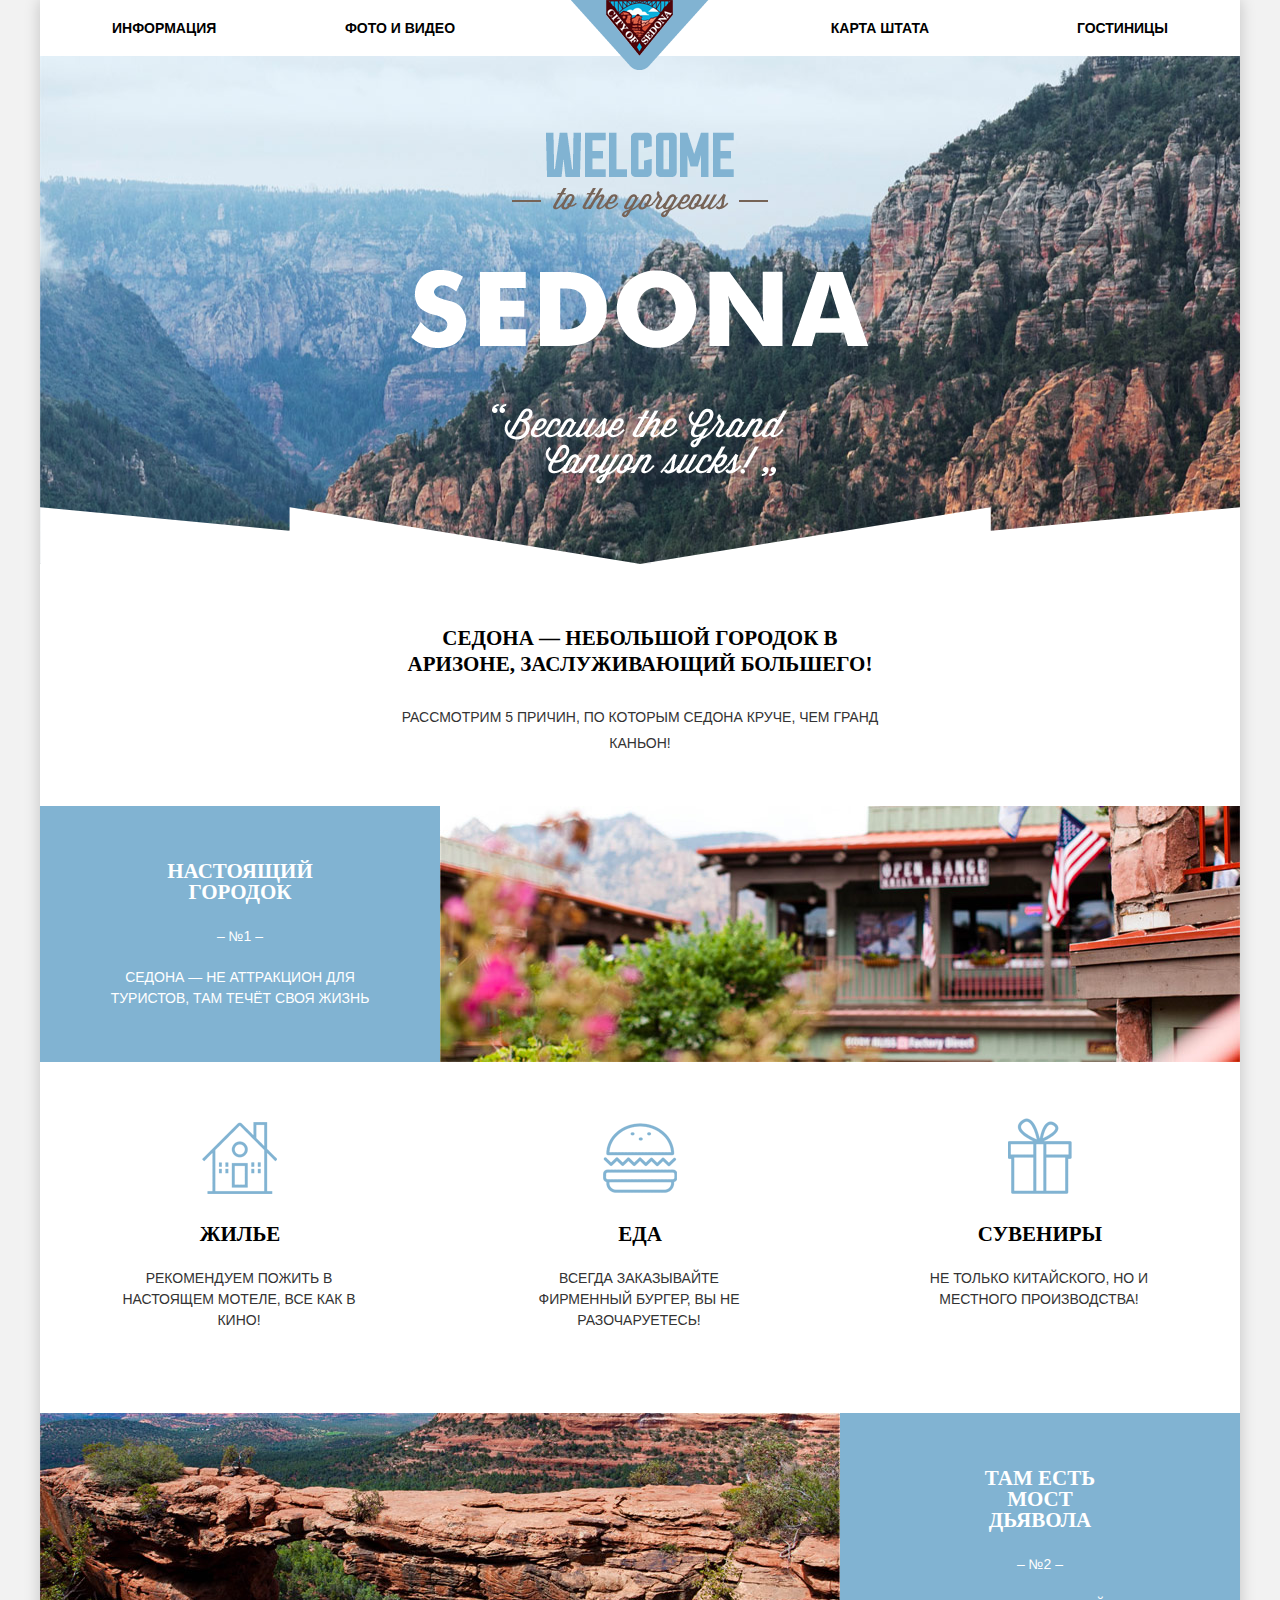
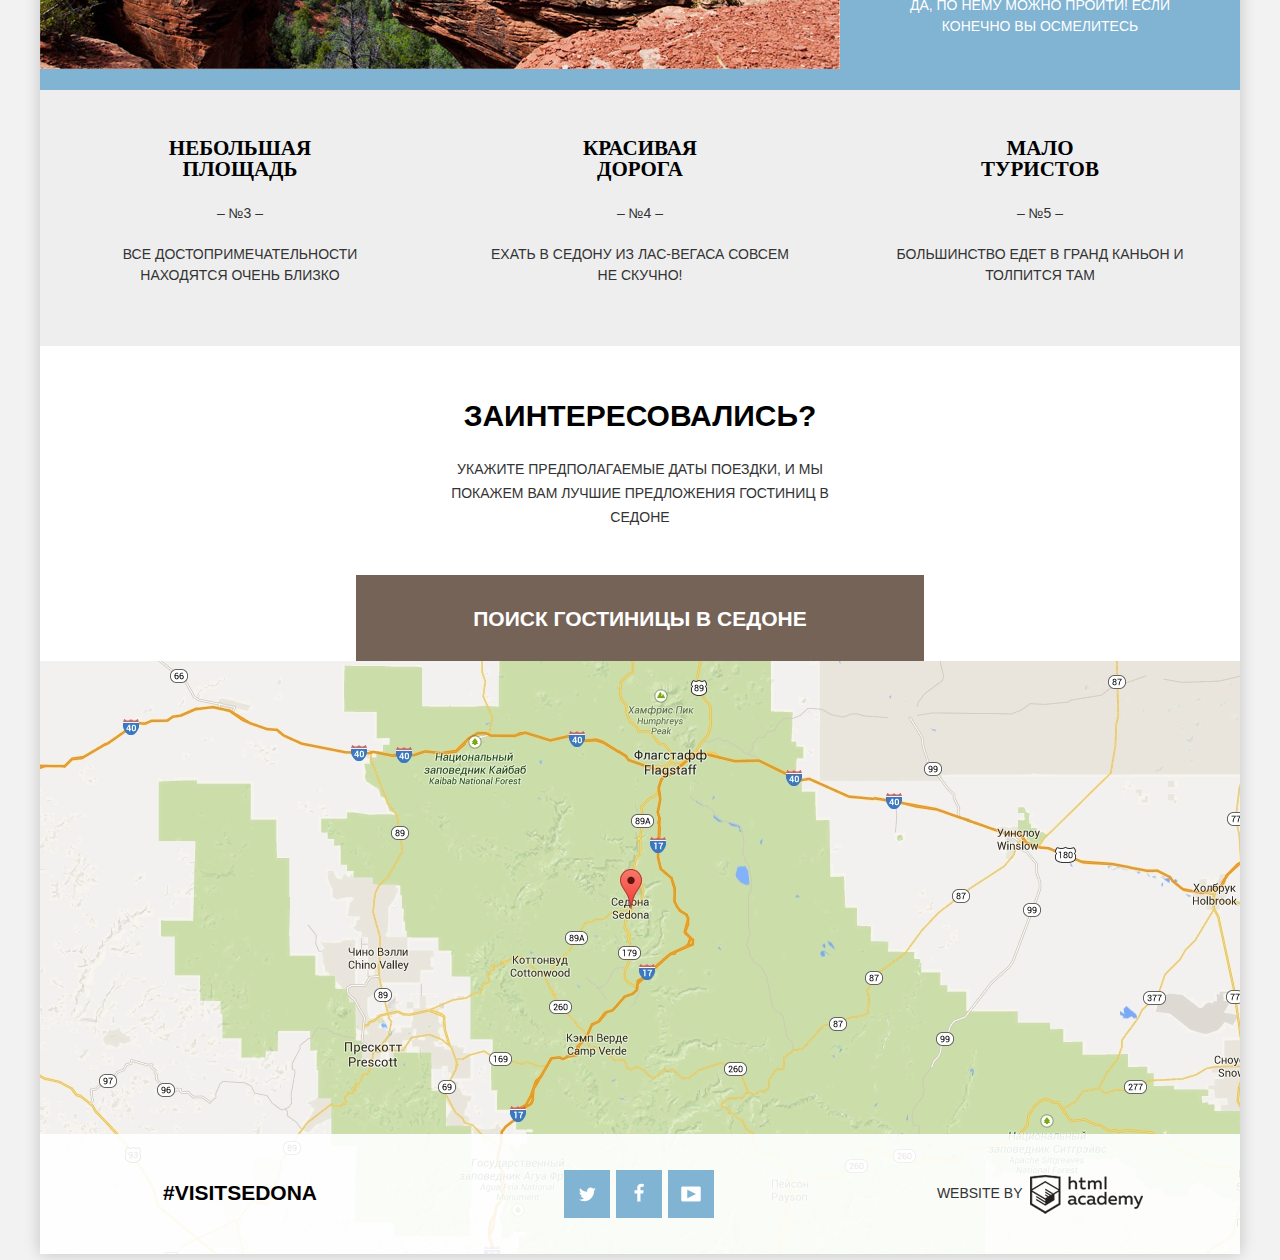
==== commit 5b97fc48: "CSS and JS minify" ====
--- a/index.html
+++ b/index.html
@@ -4,7 +4,7 @@
     <meta charset="utf-8">
     <title>HTML Academy: Седона</title>
     <link rel="stylesheet" href="css/normalize.css">
-    <link rel="stylesheet" href="css/style.css">
+    <link rel="stylesheet" href="css/style.min.css">
   </head>
   <body>
     <div class="container">
@@ -155,6 +155,6 @@
         </div>
       </footer>
     </div>
-    <script src="js/script.js"></script>
+    <script src="js/script.min.js"></script>
   </body>
 </html>
--- a/css/style.min.css
+++ b/css/style.min.css
@@ -0,0 +1 @@
+body,h2{line-height:21px}.footer,.main-menu ul{display:-webkit-box;display:-ms-flexbox}.booking-btn button,.btn-transparent,.container,.filter-range{text-transform:uppercase}.copyright a,.form-popup a,.hashtag a,.list-item a,.main-menu a,.sort-by a{text-decoration:none}*{box-sizing:border-box}@font-face{font-family:MyWebFont;src:url(myfont.woff2) format('woff2') url(myfont.woff) format('woff')}body{font-size:14px;color:#333;font-family:"PT Sans",Arial,sans-serif;background-color:#f2f2f2;width:100%}h1,h2{font-family:"PT Sans";color:#000;font-size:21px;font-weight:700}h1{line-height:26px}.main-menu li,.sedona-intro p,h3{line-height:26px}h3{font-size:21px;color:#000}img{max-width:100%;height:auto}.container{margin:0 auto;width:1200px;box-shadow:0 0 15px 0 rgba(0,0,0,.2)}.header{width:100%;background-color:#fff}.main-menu ul{display:flex;width:100%;padding:0;margin:0}.main-menu li{width:240px;list-style:none;padding-top:15px;padding-bottom:15px}.main-menu li:first-child{text-align:left;padding-left:72px}.main-menu li:nth-child(2){text-align:center;margin-right:240px}.main-menu li:nth-child(3){text-align:center}.main-menu li:nth-child(4){text-align:right;padding-right:72px}.features-item,.footer div,.main-image,.rating,.recommend-item,.search-hotel,.sedona-intro{text-align:center}.main-menu li:nth-child(10),.main-menu li:nth-child(6){margin-right:240px}.main-menu a{color:#000;font-weight:700}.main-menu a:hover{color:#81b3d2}.main-menu a:active{color:#000;opacity:.3}a.main-menu-active{color:#766357}a.main-menu-active:hover{color:#604e43}a.main-menu-active:active{color:#766357;opacity:.3}.logo{position:absolute;top:0;left:50%;margin-left:-69px;z-index:10}.footer{width:100%;display:flex;background-color:#fefefe}.features,.share{display:-webkit-box;display:-ms-flexbox}.footer div{width:400px;margin:auto}.hashtag a{font-size:21px;font-weight:700;color:#000}.share{display:flex;margin:0 auto;padding:36px 0 36px 124px;list-style:none}.social{width:46px;height:48px;margin-right:6px;background:url(../img/sprites.png) no-repeat}.social-tw{background-color:#81b3d2;background-position:-190px -287px}.social-tw:hover{background-color:#669ec0}.social-tw:active{background-color:#5496bd;background-position:-139px -288px}.social-fb{background-color:#81b3d2;background-position:-88px -289px}.social-fb:hover{background-color:#669ec0}.social-fb:active{background-color:#5496bd;background-position:-36px -288px}.social-yt{background-color:#81b3d2;background-position:-288px -290px}.social-yt:hover{background-color:#669ec0}.social-yt:active{background-color:#5496bd;background-position:-241px -288px}.copyright a{width:113px;height:39px;display:inline-block;font-size:0;color:#fff;background:url(../img/sprites.png) -261px -214px no-repeat;vertical-align:middle;margin-left:4px}.copyright a:hover{background-position:-259px -113px}.copyright a:active{background-position:-258px -19px}.main-image{width:100%;background:url(../img/background.jpg) 65% 21% no-repeat #6e7379;height:508px;position:relative}.welcome-sign{position:absolute;top:76px;left:371px}.welcome-bottom{position:absolute;top:451px}.sedona-intro{width:100%;padding:47px 355px 50px;background-color:#fff}.sedona-intro p{margin:0;padding-top:13px;color:#333}.features{width:100%;display:flex}.people-quantity-fields,.recommend{display:-webkit-box;display:-ms-flexbox}.features-item{width:400px}.features-item h2{margin-top:55px;margin-bottom:23px;padding-left:125px;padding-right:125px}.features-item p{margin-bottom:53px;margin-top:20px;padding-left:50px;padding-right:50px}.features-blue{background:#81b3d2;color:#fff}.features-blue h2{color:#fff}.features-gray{background:#eee}.features-gray h2{margin-top:48px}.features-gray p{margin-bottom:60px}.features-image{width:800px}.real-town-image{background:url(../img/img-index-1.jpg) no-repeat}.devil-bridge-image{background:url(../img/img-index-2.jpg) no-repeat}.recommend{width:100%;display:flex;background-color:#fff}.recommend-item{width:400px}.recommend-item h2{margin-top:20px;margin-bottom:20px}.recommend-item p{margin-top:23px;margin-bottom:82px;padding-left:73px;padding-right:75px}.recommend-icons{background:url(../img/sprites.png) no-repeat}.house-icon{background-position:-147px -103px;margin-left:162px;width:75px;height:72px;margin-bottom:30px;margin-top:60px}.burger-icon{background-position:-152px 0;margin-top:61px;margin-left:163px;margin-bottom:31px;width:74px;height:70px}.souvenirs-icon{background-position:-156px -198px;margin-top:56px;margin-left:168px;margin-bottom:30px;width:64px;height:76px}.search-hotel{width:100%;padding-top:57px;line-height:24px;background-color:#fff}.search-hotel h3{margin:0 0 28px;padding:0;font-size:30px;color:#000}.search-hotel p{padding-left:400px;padding-right:400px;margin-bottom:46px}.form-popup{width:568px;margin:0 auto}.form-popup a{font-size:21px;font-weight:700;line-height:26px;display:block;padding-top:31px;padding-bottom:29px;color:#fff;background-color:#766357}.booking{font-weight:700;width:100%;position:relative;background:url(../img/map.png) no-repeat;height:593px}.booking-form{width:568px;margin:0 auto;background-color:#fff;display:none}@-webkit-keyframes bounce{0%{-webkit-transform:translateX(-2000px);transform:translateX(-2000px)}70%{-webkit-transform:translateX(30px);transform:translateX(30px)}90%{-webkit-transform:translateX(-10px);transform:translateX(-10px)}100%{-webkit-transform:translateX(0);transform:translateX(0)}}@keyframes bounce{0%{-webkit-transform:translateX(-2000px);transform:translateX(-2000px)}70%{-webkit-transform:translateX(30px);transform:translateX(30px)}90%{-webkit-transform:translateX(-10px);transform:translateX(-10px)}100%{-webkit-transform:translateX(0);transform:translateX(0)}}.booking-form-show{position:absolute;display:block;left:316px;top:0;padding-top:55px;box-shadow:0 15px 30px -15px #a6a6a6,15px 0 30px -15px #a6a6a6,-15px 0 30px -15px #a6a6a6;-webkit-animation:bounce .6s;animation:bounce .6s}@-webkit-keyframes shake{0%,100%{-webkit-transform:translateX(0);transform:translateX(0)}10%,50%,90%{-webkit-transform:translateX(-15px);transform:translateX(-15px)}30%,70%{-webkit-transform:translateX(15px);transform:translateX(15px)}}@keyframes shake{0%,100%{-webkit-transform:translateX(0);transform:translateX(0)}10%,50%,90%{-webkit-transform:translateX(-15px);transform:translateX(-15px)}30%,70%{-webkit-transform:translateX(15px);transform:translateX(15px)}}.booking-form-error{-webkit-animation:shake .4s;animation:shake .4s}.form-icon{background:url(../img/sprites.png) no-repeat;width:38px;height:38px;border:none}.form-minus-icon{background-position:-93px -144px;width:12px;height:3px}.form-minus-icon:hover{background-position:-44px -144px}.form-minus-icon:active{background-position:4px -143px}.form-plus-icon{background-position:-94px -92px;width:11px;height:11px}.form-plus-icon:hover{background-position:-42px -94px}.form-plus-icon:active{background-position:6px -93px}.field{margin-bottom:30px;height:38px;overflow:hidden;margin-left:55px;margin-right:55px;position:relative}.booking-form input{background-color:#f2f2f2;padding-left:12px;padding-right:38px;height:inherit;float:right;width:346px;border:2px solid #f2f2f2;outline:0}.booking-form input[type=text]:hover{background-color:#ebebeb;border:2px solid #ebebeb}.booking-form input[type=text]:focus{background-color:#fff;border:2px solid #e5e5e5}.date-in{margin-bottom:29px}.date-in input{padding-left:13px}.date-out input{padding-left:11px}.field label{line-height:40px}.calendar-icon{background:url(../img/sprites.png) -102px -199px no-repeat;width:21px;height:22px;position:absolute;right:9px;top:8px}.calendar-icon:hover{background-position:-52px -200px}.calendar-icon:active{background-position:-3px -199px}.people-quantity-fields{display:flex}.field-adult,.field-kids{margin-right:0;margin-bottom:0}.field-kids{margin-left:53px}.field-adult input,.field-kids input{width:38px;padding-right:0}.field-adult label{margin-right:41px}.field-kids label{margin-right:27px}.booking-btn button{font-size:21px;line-height:26px;color:#fff;margin:54px 55px 55px;padding:17px 196px 15px;background-color:#81b3d2;border:0;outline:0}.booking-btn button:hover{background-color:#669ec0}.booking-btn button:active{background-color:#5496bd;color:#94b9d2}.footer-main{background:rgba(255,255,255,.9);margin-top:-120px;position:relative}.preferences{padding-bottom:10px;width:100%;background:url(../img/filter-background.jpg) 0 16% no-repeat}.preferences h2{margin:0;font-size:16px;line-height:21px;padding-bottom:23px;padding-top:28px;color:#fff}.filter{display:-webkit-box;display:-ms-flexbox;display:flex}.filter-extras{width:254px;margin-left:72px;padding-right:0}.filter-property-type{width:264px}input[type=checkbox]{display:none}input[type=checkbox]+label{display:block;line-height:26px;padding-left:40px;cursor:pointer;color:#fff;min-width:200px}.price-controls,.sort{display:-webkit-box;display:-ms-flexbox}input[type=checkbox]:checked+label{background:url(../img/sprites.png) 0 -249px no-repeat;width:26px;height:22px}.check-box{background:url(../img/sprites.png) no-repeat;margin-bottom:23px}.checkbox-checked{background-position:0 -249px;width:26px;height:22px}.checkbox-checked input[type=checkbox]:disabled+label{background:url(../img/sprites.png) -1px -301px no-repeat}.checkbox-unchecked input[type=checkbox]:disabled+label{background:url(../img/sprites.png) -98px -249px no-repeat}.checkbox-unchecked{background-position:-51px -252px;width:22px;height:22px}.filter-range{margin-left:220px;width:318px;color:#fff}.filter-range h2{padding-bottom:9px}.price-controls{display:flex;height:36px;margin-bottom:20px;border:2px solid #fff;border-radius:2px;position:relative}.price-controls::after{content:"";position:absolute;width:2px;height:22px;top:50%;left:50%;-webkit-transform:translate(-50%,-50%);transform:translate(-50%,-50%);background:#fff}.price-controls label{font-size:14px;line-height:32px;cursor:pointer;vertical-align:middle}.price-controls .max-price,.price-controls .min-price{width:164px;padding-left:65px}.price-controls .max-price{padding-left:55px}.price-controls input{width:50px;margin:0;color:inherit;font:inherit;background:0 0;border:none;outline:0}.range-controls{position:relative;margin-bottom:32px}.range-controls .scale{height:2px;background:rgba(255,255,255,.3)}.range-controls .bar{width:80%;height:2px;background:#fff}.range-toggle{position:absolute;top:-9px;width:20px;height:20px;background:#ababab;border:8px solid #fff;border-radius:50%;box-shadow:0 2px 1px 0 rgba(0,1,1,.2);cursor:pointer}.range-toggle:hover{background:#1c4f80}.range-toggle-min{left:0}.range-toggle-max{left:80%}.btn-transparent{display:block;margin:0 auto 0 85px;font-size:14px;line-height:20px;color:#fff;background:0 0;border:2px solid #fff;border-radius:2px;outline:0;cursor:pointer;padding:7px 33px 5px 35px}.btn-transparent:hover{color:#000;background:#fff}.sort{display:flex;-webkit-box-align:center;-ms-flex-align:center;align-items:center;padding-top:31px;padding-bottom:29px;border-bottom:1px solid #e5e5e5;background-color:#fefefe}.sort-by,.sort-by ul{display:-webkit-box;display:-ms-flexbox}.sort h3{margin:0;padding:0}.results-amount{width:165px;margin-left:72px}.sort-by{display:flex;width:781px;font-size:11px;line-height:16px;margin-top:4px}.sort-by span{padding-right:46px}.sort-by ul{display:flex;margin:0;padding:0;list-style:none}.list-item,.sort-order{display:-webkit-box;display:-ms-flexbox}.sort-by li{padding-right:35px}.sort-by li:last-child{padding:0}.sort-by a{color:#000;opacity:.3;border-bottom:1px dotted rgba(129,179,210,1)}a.sort-by-active{color:#81b3d2;opacity:1;border:none}.sort-by a:hover{color:#81b3d2;opacity:1;border-bottom:1px #81b3d2 dotted}.sort-by a:active{color:#000;border:none;opacity:1}.sort-order{width:110px;display:flex}.arrow-down,.arrow-up,.arrow-up:active{width:11px;height:10px}.sort-order a:last-child{margin-left:12px}.arrow{background:url(../img/sprites.png) no-repeat;margin-left:76px}.arrow-up{background-position:-107px -55px}.arrow-down{background-position:-106px -10px}.arrow-up:hover{background-position:-55px -55px}.arrow-down:hover{background-position:-56px -10px}.arrow-up:active{background-position:-7px -56px}.arrow-active,.arrow-active:active,.arrow-active:hover,.arrow-down:active{background-position:-6px -9px}.list-item{display:flex;padding-top:26px;padding-bottom:24px;border-bottom:1px solid #e5e5e5;background-color:#fefefe}.list-item h1{margin:0}.list-item a{color:#000}.hotel-image{width:165px;margin-left:72px;margin-top:4px}a.hotel-title:hover{color:#81b3d2}a.hotel-title:active{color:#000;opacity:.3}.hotel-description{width:781px}.hotel-details{display:-webkit-box;display:-ms-flexbox;display:flex}.hotel-details a{color:#fff}.hotel-details span{display:block;padding-bottom:17px;padding-top:6px}.hotel-book,.hotel-type{width:110px}.hotel-type{margin-right:6px}.hotel-type a{background-color:#81b3d2;padding:5px 17px}.hotel-type a:hover{background-color:#669ec0}.hotel-type a:active{background-color:#5496bd;color:rgba(255,255,255,.3)}.hotel-book a{background-color:#766357;padding:5px 19px 5px 16px}.hotel-book a:hover{background-color:#604e43}.hotel-book a:active{background-color:#503e33;color:rgba(255,255,255,.3)}.hotel-rating{margin-top:3px}.stars{display:-webkit-box;display:-ms-flexbox;display:flex;-webkit-box-align:end;-ms-flex-align:end;align-items:flex-end;-webkit-box-pack:end;-ms-flex-pack:end;justify-content:flex-end}.rating-star{background:url(../img/sprites.png) -352px -302px no-repeat;width:17px;height:17px;margin-right:7px}.rating-star:last-child{margin-right:0}.rating{margin-top:47px;letter-spacing:-.3px;background-color:#f2f2f2;padding:3px 14px 3px 16px}
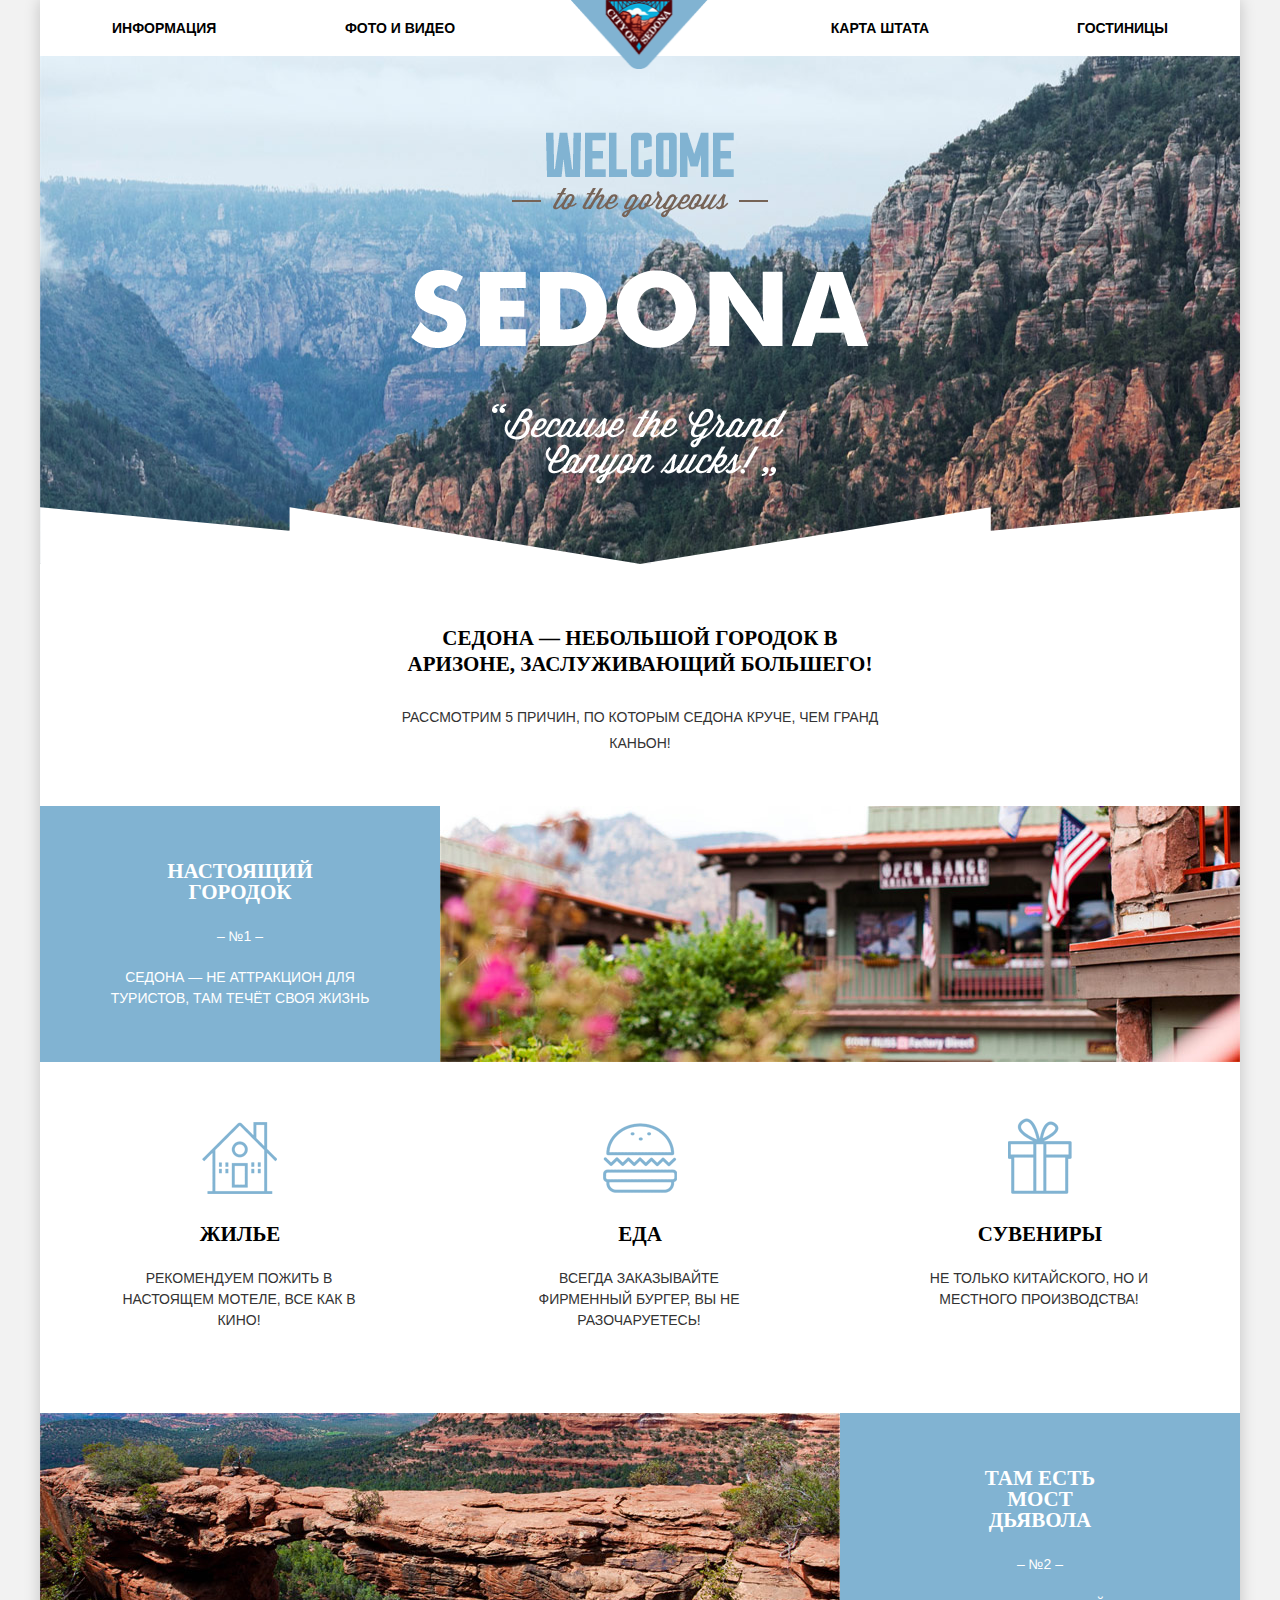
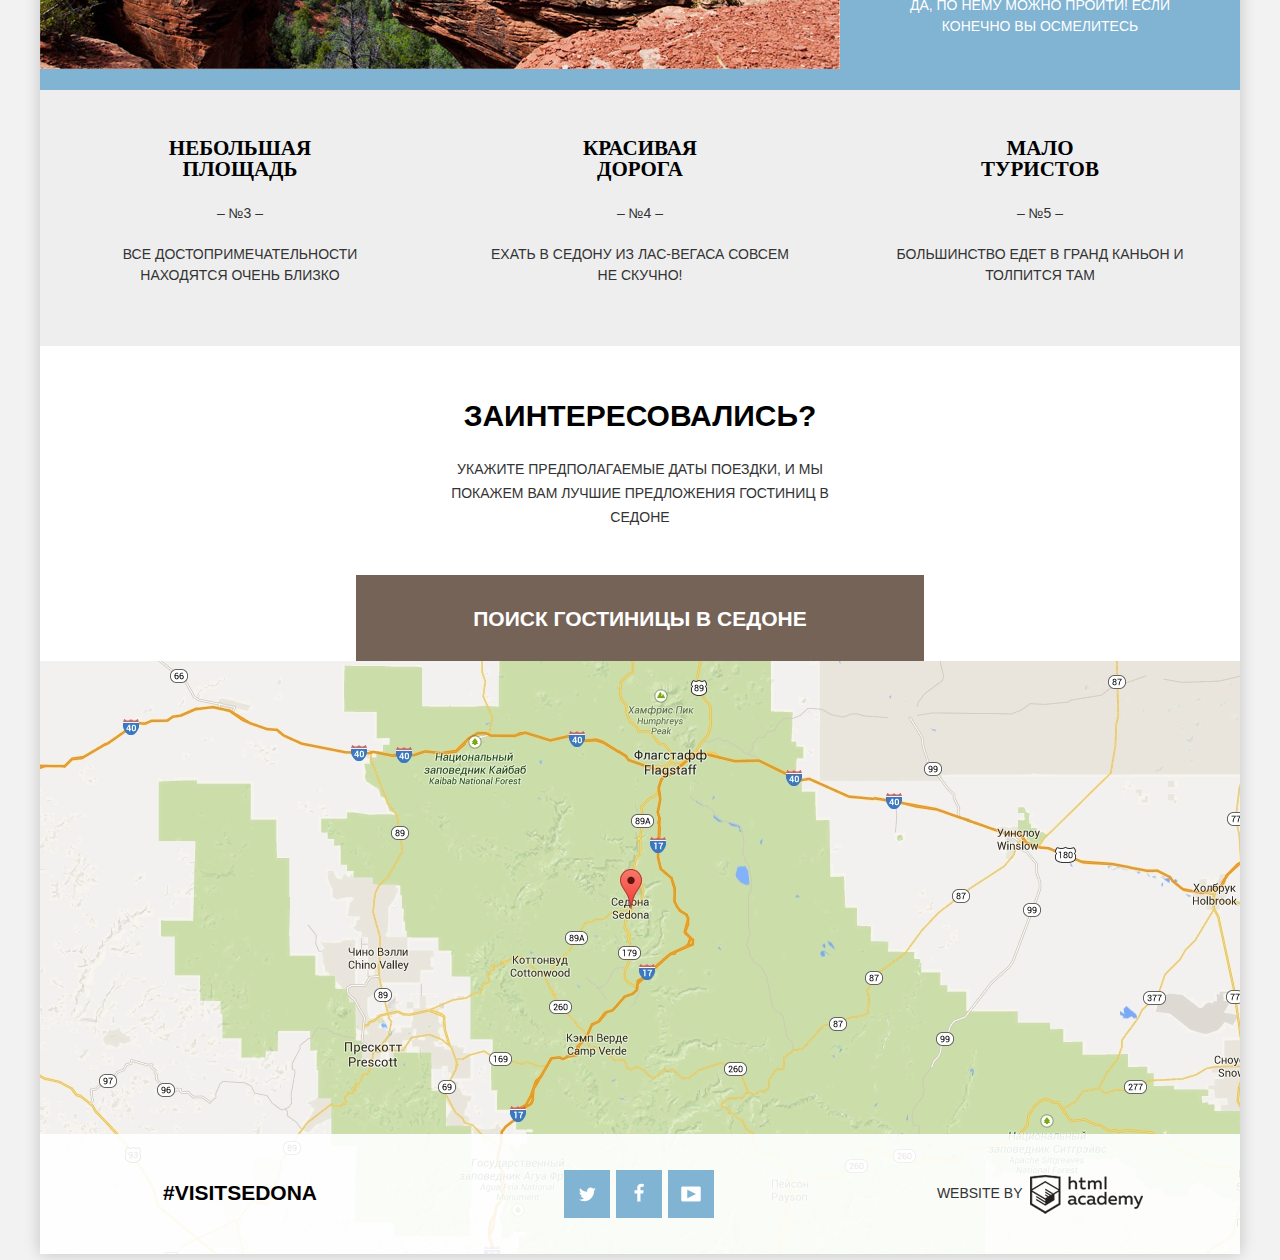
==== commit 5d411a74: "Последние доработки" ====
--- a/index.html
+++ b/index.html
@@ -26,7 +26,7 @@
           </ul>
         </nav>
         <div class="logo">
-          <a href="index.html"><img src="img/logo-city-of-sedona.png" width="#" height="#" alt="Логотип"></a>
+          <a href="index.html"><img src="img/logo-city-of-sedona.png" width="137" height="70" alt="Логотип"></a>
         </div>
       </header>
         <section class="main-image">
@@ -122,17 +122,17 @@
                 <label for="adult">
                     Взрослые:
                 </label>
-                <input class="form-icon form-minus-icon" type="button">
+                <input class="form-icon form-minus-icon" type="button" value="remove">
                 <input type="text" name="adult" value="2" id="adult">
-                <input class="form-icon form-plus-icon" type="button">
+                <input class="form-icon form-plus-icon" type="button" value="add">
               </div>
               <div class="field field-kids">
                 <label for="kids">
                     Дети:
                 </label>
-                <input class="form-icon form-minus-icon" type="button">
+                <input class="form-icon form-minus-icon" type="button" value="remove">
                 <input type="text" name="kids" value="0" id="kids">
-                <input class="form-icon form-plus-icon" type="button">
+                <input class="form-icon form-plus-icon" type="button" value="add">
               </div>
             </div>
             <div class="booking-btn">
